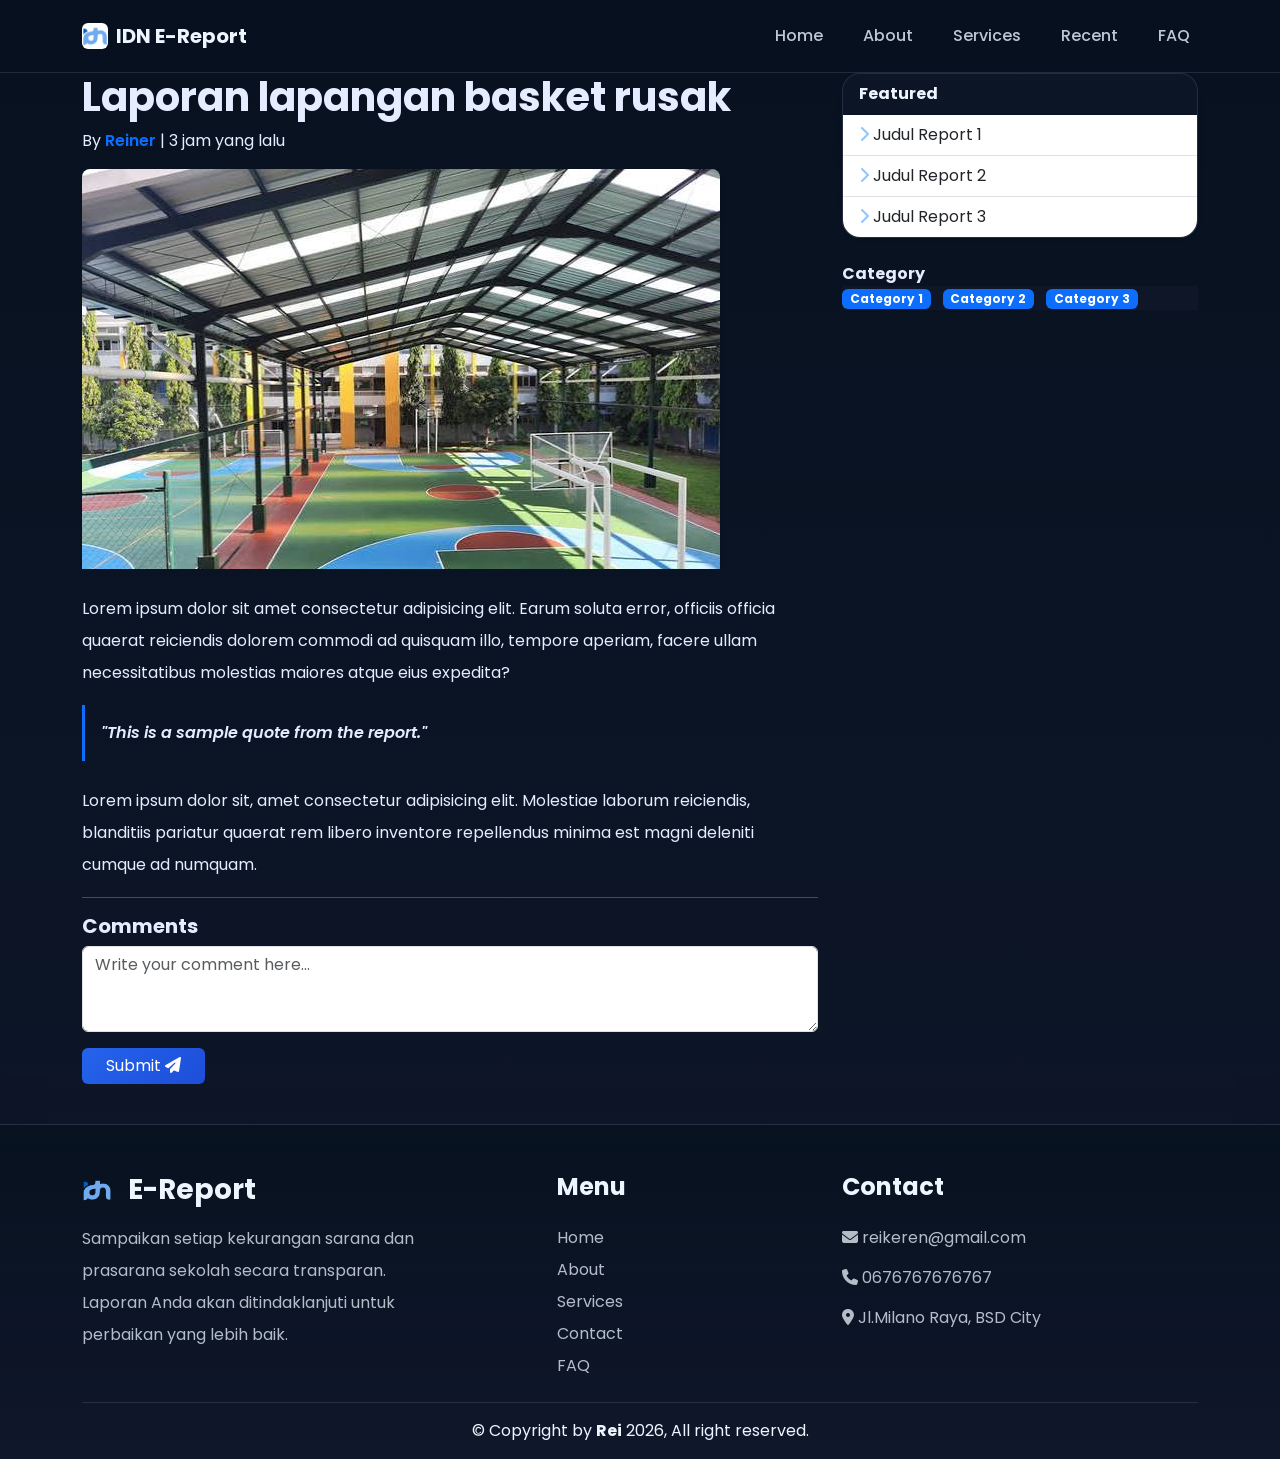
==== detail-report.html @ ee6945b9 "update" ====
<!doctype html>
<html lang="en">

<head>
    <meta charset="UTF-8">
    <meta name="viewport" content="width=device-width, initial-scale=1.0">
    <title>Home | E-report IDN</title>
    <link rel="shortcut icon" href="./assets/images/idnlogo.png" type="image/x-icon" />

    <!-- js bootstrap -->
    <script src="https://cdn.jsdelivr.net/npm/@popperjs/core@2.11.8/dist/umd/popper.min.js"
        integrity="sha384-I7E8VVD/ismYTF4hNIPjVp/Zjvgyol6VFvRkX/vR+Vc4jQkC+hVqc2pM8ODewa9r"
        crossorigin="anonymous"></script>
    <!--aos js-->
    <script src="https://unpkg.com/aos@2.3.1/dist/aos.js"></script>
    <script>
        AOS.init();
    </script>
    </body>

</html>

<script src="https://cdn.jsdelivr.net/npm/bootstrap@5.3.8/dist/js/bootstrap.min.js"
    integrity="sha384-G/EV+4j2dNv+tEPo3++6LCgdCROaejBqfUeNjuKAiuXbjrxilcCdDz6ZAVfHWe1Y"
    crossorigin="anonymous"></script>
<!-- css bootstrap -->
<link href="https://cdn.jsdelivr.net/npm/bootstrap@5.3.8/dist/css/bootstrap.min.css" rel="stylesheet"
    integrity="sha384-sRIl4kxILFvY47J16cr9ZwB07vP4J8+LH7qKQnuqkuIAvNWLzeN8tE5YBujZqJLB" crossorigin="anonymous">

<!-- my css -->
<link rel="stylesheet" href="./assets/style.css">
<link rel="stylesheet" href="https://cdnjs.cloudflare.com/ajax/libs/font-awesome/6.4.2/css/all.min.css"
    integrity="sha512-z3gLpd7yknf1YoNbCzqRKc4qyor8gaKU1qmn+CShxbuBusANI9QpRohGBreCFkKxLhei6S9CQXFEbbKuqLg0DA=="
    crossorigin="anonymous" referrerpolicy="no-referrer" />
<link rel="stylesheet" href="https://cdnjs.cloudflare.com/ajax/libs/animate.css/4.1.1/animate.min.css" />
</head>
<!-- aos css -->
<link href="https://unpkg.com/aos@2.3.1/dist/aos.css" rel="stylesheet">


<body>
    <!-- navbar -->
    <nav class="navbar navbar-expand-lg py-3 animate__animated animate__fadeInDown">
        <div class="container">
            <a class="navbar-brand d-flex align-items-center gap-2" href="index.html">
                <img src="./assets/images/images (3).png" alt="Logo" width="26"
                    class="d-inline-block align-text-top rounded">
                <span class="fw-bold">IDN E-Report</span>
            </a>
            <button class="navbar-toggler shadow-none" type="button" data-bs-toggle="collapse"
                data-bs-target="#navbarNav" aria-controls="navbarNav" aria-expanded="false"
                aria-label="Toggle navigation">
                <span class="navbar-toggler-icon"></span>
            </button>
            <div class="collapse navbar-collapse" id="navbarNav">
                <ul class="navbar-nav ms-auto gap-4 text-center pt-4 pt-lg-0">
                    <li class="nav-item">
                        <a class="nav-link" href="#">Home</a>
                    </li>
                    <li class="nav-item">
                        <a class="nav-link" href="#">About</a>
                    </li>
                    <li class="nav-item">
                        <a class="nav-link" href="#">Services</a>
                    </li>
                    <li class="nav-item">
                        <a class="nav-link" href="#">Recent</a>
                    </li>
                    <li class="nav-item">
                        <a class="nav-link" href="#">FAQ</a>
                    </li>
                </ul>
            </div>
        </div>
    </nav>

    <!--single reports-->
    <div class="container">
        <div class="row">
            <div class="col-8">
                <h1 class="fw-bold">Laporan lapangan basket rusak</h1>
                <p>By <a class="fw-semibold text-decoration-none" href="">Reiner</a> | 3 jam yang lalu</p>

                <div class="mb-4" style="height: 400px; overflow: hidden;">
                    <img src="assets/images/ac.jpg" class="img-fluid rounded-3 shadow-sm" alt="post image" />
                </div>

                <p class="mt-4 lh-lg">Lorem ipsum dolor sit amet consectetur adipisicing elit. Earum soluta error,
                    officiis
                    officia quaerat reiciendis dolorem commodi ad quisquam illo, tempore aperiam, facere ullam
                    necessitatibus molestias maiores atque eius expedita?</p>

                <blockquote class="border-start border-3 border-primary p-3 my-3 secondary fst-italic fw-semibold">"This
                    is a sample quote from the report."</blockquote>

                <p class="mt-4 lh-lg">Lorem ipsum dolor sit, amet consectetur adipisicing elit. Molestiae laborum
                    reiciendis, blanditiis pariatur quaerat rem libero inventore repellendus minima est magni deleniti
                    cumque ad numquam.</p>

                <hr>
                <h5 class="fw-bold">Comments</h5>
                <form action="">
                    <div class="mb-3">
                        <textarea class="form-control" name="" id="" rows="3"
                            placeholder="Write your comment here..."></textarea>
                    </div>
                    <button class="btn btn-primary px-4">Submit
                        <i class="fa-solid fa-paper-plane"></i>
                    </button>
                </form>
            </div>

            <!--main content-->
            

            <!--sidebar-->
            <div class="col-4">
                <nav class="d-lg-none mt-2 mb-5" aria-label="breadcrumb">
                    <ol class="breadcrumb">
                        <li class="breadcrumb-item"><a href="index.html">Home</a></li>
                        <li class="breadcrumb-item"><a href="reports.html">All Reports</a></li>
                        <li class="breadcrumb-item active" aria-current="page">Laporan lapangan basket rusak</li>
                    </ol>
                </nav>

                <div class="card shadow-sm mb-4">
                    <div class="card-header fw-bold">Featured</div>
                    <ul class="list-group list-group-flush">
                        <li class="list-group-item">
                            <i class="fa-solid fa-chevron-right text-primary"></i>
                            Judul Report 1
                        </li>
                        <li class="list-group-item">
                            <i class="fa-solid fa-chevron-right text-primary"></i>
                            Judul Report 2
                        </li>
                        <li class="list-group-item">
                            <i class="fa-solid fa-chevron-right text-primary"></i>
                            Judul Report 3
                        </li>
                    </ul>
                </div>

                <div class="card-shadow-sm">
                    <div class="card-header fw-bold">Category</div>
                    <div class="card-body">
                        <a href="#" class="badge bg-primary text-decoration-none me-2">Category 1</a>
                        <a href="#" class="badge bg-primary text-decoration-none me-2">Category 2</a>
                        <a href="#" class="badge bg-primary text-decoration-none me-2">Category 3</a>
                    </div>
                </div>

            </div>
        </div>
    </div>

    <!-- footer -->
    <footer class="site-footer">
        <div class="container">
            <div class="row justify-content-between row-gap-4">
                <div class="col-md-4 text-light mt-4">
                    <div class="d-flex gap-3 align-items-center justify-content-center justify-content-lg-start">
                        <img src="./assets/images/idnlogo.png" alt="logo" width="30"
                            class="d-inline-block align-text-top rounded" />
                        <h3 class="fw-bold m-0">E-Report</h3>
                    </div>
                    <p class="lh-lg opacity-75 mt-3">Sampaikan setiap kekurangan sarana dan prasarana sekolah secara
                        transparan. Laporan Anda akan ditindaklanjuti untuk perbaikan yang lebih baik.</p>
                </div>
                <div class="col-md-2 d-flex flex-column text-light gap-2 mt-4">
                    <h4 class="fw-bold mb-3">Menu</h4>
                    <a href="index.html#hero" class="nav-link text-light opacity-75">Home</a>
                    <a href="index.html#about" class="nav-link text-light opacity-75">About</a>
                    <a href="index.html#service" class="nav-link text-light opacity-75">Services</a>
                    <a href="index.html#recent" class="nav-link text-light opacity-75">Contact</a>
                    <a href="index.html#faq" class="nav-link text-light opacity-75">FAQ</a>
                </div>
                <div class="col-md-4 d-flex flex-column text-light gap-2 mt-4">
                    <h4 class="fw-bold mb-3">Contact</h4>
                    <a href="" class="nav-link text-light opacity-75 d-block mb-2">
                        <i class="fa-solid fa-envelope"></i>
                        reikeren@gmail.com
                    </a>
                    <a href="" class="nav-link text-light opacity-75 d-block mb-2">
                        <i class="fa-solid fa-phone"></i>
                        0676767676767
                    </a>
                    <a href="" class="nav-link text-light opacity-75 d-block mb-2">
                        <i class="fa-solid fa-location-dot"></i>
                        Jl.Milano Raya, BSD City
                    </a>
                </div>
            </div>
            <div class="copyright text-center py-3 mt-4 text-light">
                <p class="m-0"> &copy; Copyright by <span class="fw-bold">Rei</span> 2026, All right reserved.</p>
            </div>
        </div>
    </footer>

    <!-- js bootstrap -->
    <script src="https://cdn.jsdelivr.net/npm/@popperjs/core@2.11.8/dist/umd/popper.min.js"
        integrity="sha384-I7E8VVD/ismYTF4hNIPjVp/Zjvgyol6VFvRkX/vR+Vc4jQkC+hVqc2pM8ODewa9r"
        crossorigin="anonymous"></script>
    <!--aos js-->
    <script src="https://unpkg.com/aos@2.3.1/dist/aos.js"></script>
    <script>
        AOS.init();
    </script>
---- assets/style.css ----
@import url('https://fonts.googleapis.com/css2?family=Poppins:ital,wght@0,100;0,200;0,300;0,400;0,500;0,600;0,700;0,800;0,900;1,100;1,200;1,300;1,400;1,500;1,600;1,700;1,800;1,900&display=swap');

.navbar {
    background: rgba(7, 17, 31, 0.8);
    backdrop-filter: blur(12px);
    border-bottom: 1px solid rgba(148, 163, 184, 0.18);
    position: sticky;
    top: 0;
    z-index: 1030;
}

.navbar-brand,
.navbar-brand span,
.navbar-nav .nav-link {
    color: #edf5ff !important;
}

.navbar-nav .nav-link {
    opacity: 0.8;
    transition: 0.3s ease;
    font-weight: 500;
}

.navbar-nav .nav-link:hover,
.navbar-nav .nav-link:focus {
    opacity: 1;
    color: #8ec5ff !important;
}

.navbar-toggler {
    border-color: rgba(255, 255, 255, 0.35);
}

.navbar-toggler-icon {
    filter: brightness(2);
}

body {
    font-family: 'Poppins', sans-serif;
    overflow-x: hidden;
    background: linear-gradient(180deg, #07111f 0%, #0f172a 100%);
    color: #e5ecff;
}

img {
    max-width: 100%;
    height: auto;
    display: block;
}

section {
    padding: 100px 0 50px;
}

#hero,
#about,
#service,
#recent,
#faq {
    background: rgba(11, 19, 31, 0.9);
    border: 1px solid rgba(148, 163, 184, 0.18);
    border-radius: 24px;
    margin: 24px auto;
    box-shadow: 0 20px 50px rgba(15, 23, 42, 0.45);
    padding: 72px 24px;
}

#hero {
    padding-top: 3rem;
}

.hero {
    width: 100%;
    margin: 0 auto;
}

.hero h1,
#about h1,
#service h1,
#recent h1,
#faq h1 {
    color: #f8fbff;
}

.hero p,
#about p,
#service p,
#recent p,
#faq p,
#faq .accordion-body,
.card-text,
.card small,
.card-title,
.card a {
    color: #dfe9ff;
}

.hero-image,
.about-image {
    width: min(100%, 500px);
    filter: drop-shadow(0 20px 30px rgba(59, 130, 246, 0.25));
}

.navbar-nav {
    gap: 1.5rem;
}

.card {
    background: rgba(15, 23, 42, 0.75);
    border: 1px solid rgba(148, 163, 184, 0.18);
    border-radius: 18px;
    overflow: hidden;
    box-shadow: 0 10px 25px rgba(15, 23, 42, 0.35);
    color: #eef4ff;
}

.card-body {
    background: rgba(15, 23, 42, 0.8);
    color: #eef4ff;
}

.card .btn-primary {
    background: linear-gradient(135deg, #2563eb, #1d4ed8);
    border: none;
}

.kategori {
    background: rgba(37, 99, 235, 0.95);
    border-radius: 10px 0 14px 0;
}

.accordion-item {
    background: rgba(15, 23, 42, 0.8);
    border: 1px solid rgba(148, 163, 184, 0.18);
    color: #eef4ff;
}

.accordion-button {
    background: rgba(15, 23, 42, 0.9);
    color: #f8fbff;
    font-weight: 600;
}

.accordion-button:not(.collapsed) {
    background: rgba(37, 99, 235, 0.18);
    color: #ffffff;
    box-shadow: none;
}

.accordion-button::after {
    filter: brightness(2);
}

.accordion-body {
    background: rgba(15, 23, 42, 0.7);
    color: #dfe9ff;
}

.text-primary,
.text-primary-emphasis {
    color: #8ec5ff !important;
}

.btn-primary {
    background: linear-gradient(135deg, #2563eb, #1d4ed8);
    border: none;
}

.btn-outline-primary {
    border-color: rgba(142, 197, 255, 0.9);
    color: #dfe9ff;
}

.btn-outline-primary:hover {
    background: rgba(142, 197, 255, 0.15);
    color: white;
}

@media (max-width: 991.98px) {
    section {
        padding: 80px 0 40px;
    }

    .hero {
        gap: 2rem;
    }

    #hero .hero .col {
        width: 100%;
    }
}

@media (max-width: 575.98px) {
    section {
        padding: 60px 0 30px;
    }

    .navbar-nav {
        gap: 0.5rem;
    }

    .hero h1 {
        font-size: 2rem;
    }

    .card-body {
        padding: 1rem;
    }

    .accordion-button {
        font-size: 0.95rem;
    }
}

.site-footer {
    background: linear-gradient(180deg, rgba(7, 17, 31, 0.96), rgba(15, 23, 42, 1));
    border-top: 1px solid rgba(148, 163, 184, 0.18);
    box-shadow: 0 -12px 30px rgba(15, 23, 42, 0.35);
    padding-top: 24px;
    margin-top: 40px;
}

.site-footer .nav-link,
.site-footer p,
.site-footer h3,
.site-footer h4,
.site-footer a {
    color: #edf5ff !important;
}

.site-footer .nav-link:hover {
    color: #8ec5ff !important;
}

.copyright {
  margin-top: 20px;
  padding-bottom: 20px;
  border-top: 1px solid rgba(148, 163, 184, 0.18);
}

.hero .col:nth-child(1) {
  --animation-delay: 0.5s;
}

.reports-page {
    padding: 34px 0 46px;
}

.reports-heading {
    margin-bottom: 18px;
}

.reports-heading h1 {
    margin-bottom: 4px;
    font-size: clamp(1.55rem, 3vw, 2.15rem);
}

.reports-heading p {
    font-size: 0.78rem;
}

.reports-toolbar {
    max-width: 920px;
    margin: 0 auto 18px;
}

.reports-toolbar .form-control,
.reports-toolbar .form-select,
.reports-toolbar .btn {
    min-height: 34px;
    font-size: 0.75rem;
}

.reports-grid {
    max-width: 920px;
    margin: 0 auto;
}

.reports-grid .card {
    border-radius: 4px;
}

.report-image-wrap {
    position: relative;
}

.report-image-wrap img {
    width: 100%;
    height: 142px;
    object-fit: cover;
}

.reports-grid .card-body {
    padding: 0.7rem;
}

.reports-grid .card-title {
    font-size: 0.9rem;
    margin-bottom: 0.25rem;
}

.reports-grid .card-body small,
.reports-grid .card-text {
    font-size: 0.68rem;
}

.reports-grid .btn {
    font-size: 0.65rem;
}

.reports-grid .kategori {
    border-radius: 0 0 8px 0;
    font-size: 0.62rem;
}

.reports-pagination {
    margin: 24px 0 0;
}

.report-detail-page {
    padding: 42px 0 70px;
}

.report-back-link {
    display: inline-flex;
    align-items: center;
    gap: 0.6rem;
    color: #8ec5ff;
    font-size: 0.85rem;
    font-weight: 600;
    text-decoration: none;
    margin-bottom: 18px;
}

.report-back-link:hover {
    color: #ffffff;
}

.report-detail-card {
    max-width: 1000px;
    margin: 0 auto;
    padding: clamp(1.25rem, 3vw, 2.5rem);
    background: rgba(11, 19, 31, 0.9);
    border: 1px solid rgba(148, 163, 184, 0.18);
    border-radius: 24px;
    box-shadow: 0 20px 50px rgba(15, 23, 42, 0.45);
}

.report-detail-header {
    display: flex;
    justify-content: space-between;
    align-items: flex-start;
    gap: 1.5rem;
    margin-bottom: 2rem;
}

.report-detail-header .kategori {
    border-radius: 10px 0 10px 0;
    background: rgba(37, 99, 235, 0.95);
    font-size: 0.75rem;
    font-weight: 600;
}

.report-detail-title {
    color: #f8fbff;
    font-size: clamp(1.8rem, 4vw, 2.8rem);
    margin: 1rem 0 0.75rem;
}

.report-meta,
.report-steps {
    display: flex;
    flex-wrap: wrap;
    gap: 1rem;
    color: #aebed9;
    font-size: 0.78rem;
}

.report-meta i,
.report-steps i {
    color: #8ec5ff;
    margin-right: 0.35rem;
}

.report-status,
.report-progress-label {
    display: inline-flex;
    align-items: center;
    gap: 0.45rem;
    padding: 0.55rem 0.8rem;
    border: 1px solid rgba(96, 165, 250, 0.4);
    border-radius: 999px;
    color: #bfdbfe;
    background: rgba(37, 99, 235, 0.14);
    font-size: 0.72rem;
    font-weight: 600;
    white-space: nowrap;
}

.report-detail-image {
    width: 100%;
    aspect-ratio: 16 / 10;
    object-fit: cover;
    border-radius: 14px;
    border: 1px solid rgba(148, 163, 184, 0.18);
}

.report-detail-copy {
    padding: 0.5rem 0;
}

.report-eyebrow {
    color: #8ec5ff;
    font-size: 0.7rem;
    font-weight: 700;
    letter-spacing: 0.08em;
    text-transform: uppercase;
}

.report-detail-copy h2 {
    color: #f8fbff;
    font-size: clamp(1.2rem, 2vw, 1.55rem);
    line-height: 1.35;
    margin-bottom: 1rem;
}

.report-detail-copy > p:not(.report-eyebrow) {
    color: #dfe9ff;
    font-size: 0.9rem;
    line-height: 1.8;
}

.report-info-list {
    margin-top: 1.5rem;
    border-top: 1px solid rgba(148, 163, 184, 0.18);
}

.report-info-list div {
    display: flex;
    justify-content: space-between;
    gap: 1rem;
    padding: 0.75rem 0;
    border-bottom: 1px solid rgba(148, 163, 184, 0.18);
    font-size: 0.78rem;
}

.report-info-list span {
    color: #aebed9;
}

.report-info-list strong {
    color: #f8fbff;
    text-align: right;
}

.report-progress {
    padding-top: 1.5rem;
    border-top: 1px solid rgba(148, 163, 184, 0.18);
}

.report-progress .progress {
    height: 0.45rem;
    background: rgba(148, 163, 184, 0.2);
}

.report-progress .progress-bar {
    background: linear-gradient(90deg, #2563eb, #60a5fa);
}

.report-steps {
    justify-content: space-between;
    margin-top: 0.7rem;
}

.report-steps .is-complete,
.report-steps .is-current {
    color: #dfe9ff;
}

.report-detail-actions {
    display: flex;
    flex-wrap: wrap;
    gap: 0.75rem;
    margin-top: 2rem;
}

.report-detail-actions .btn {
    display: inline-flex;
    align-items: center;
    gap: 0.5rem;
}

@media (max-width: 767.98px) {
    .reports-page {
        padding-top: 24px;
    }

    .report-image-wrap img {
        height: 180px;
    }

    .report-detail-header {
        flex-direction: column;
    }

    .report-detail-page {
        padding-top: 28px;
    }

    .report-status {
        align-self: flex-start;
    }
}
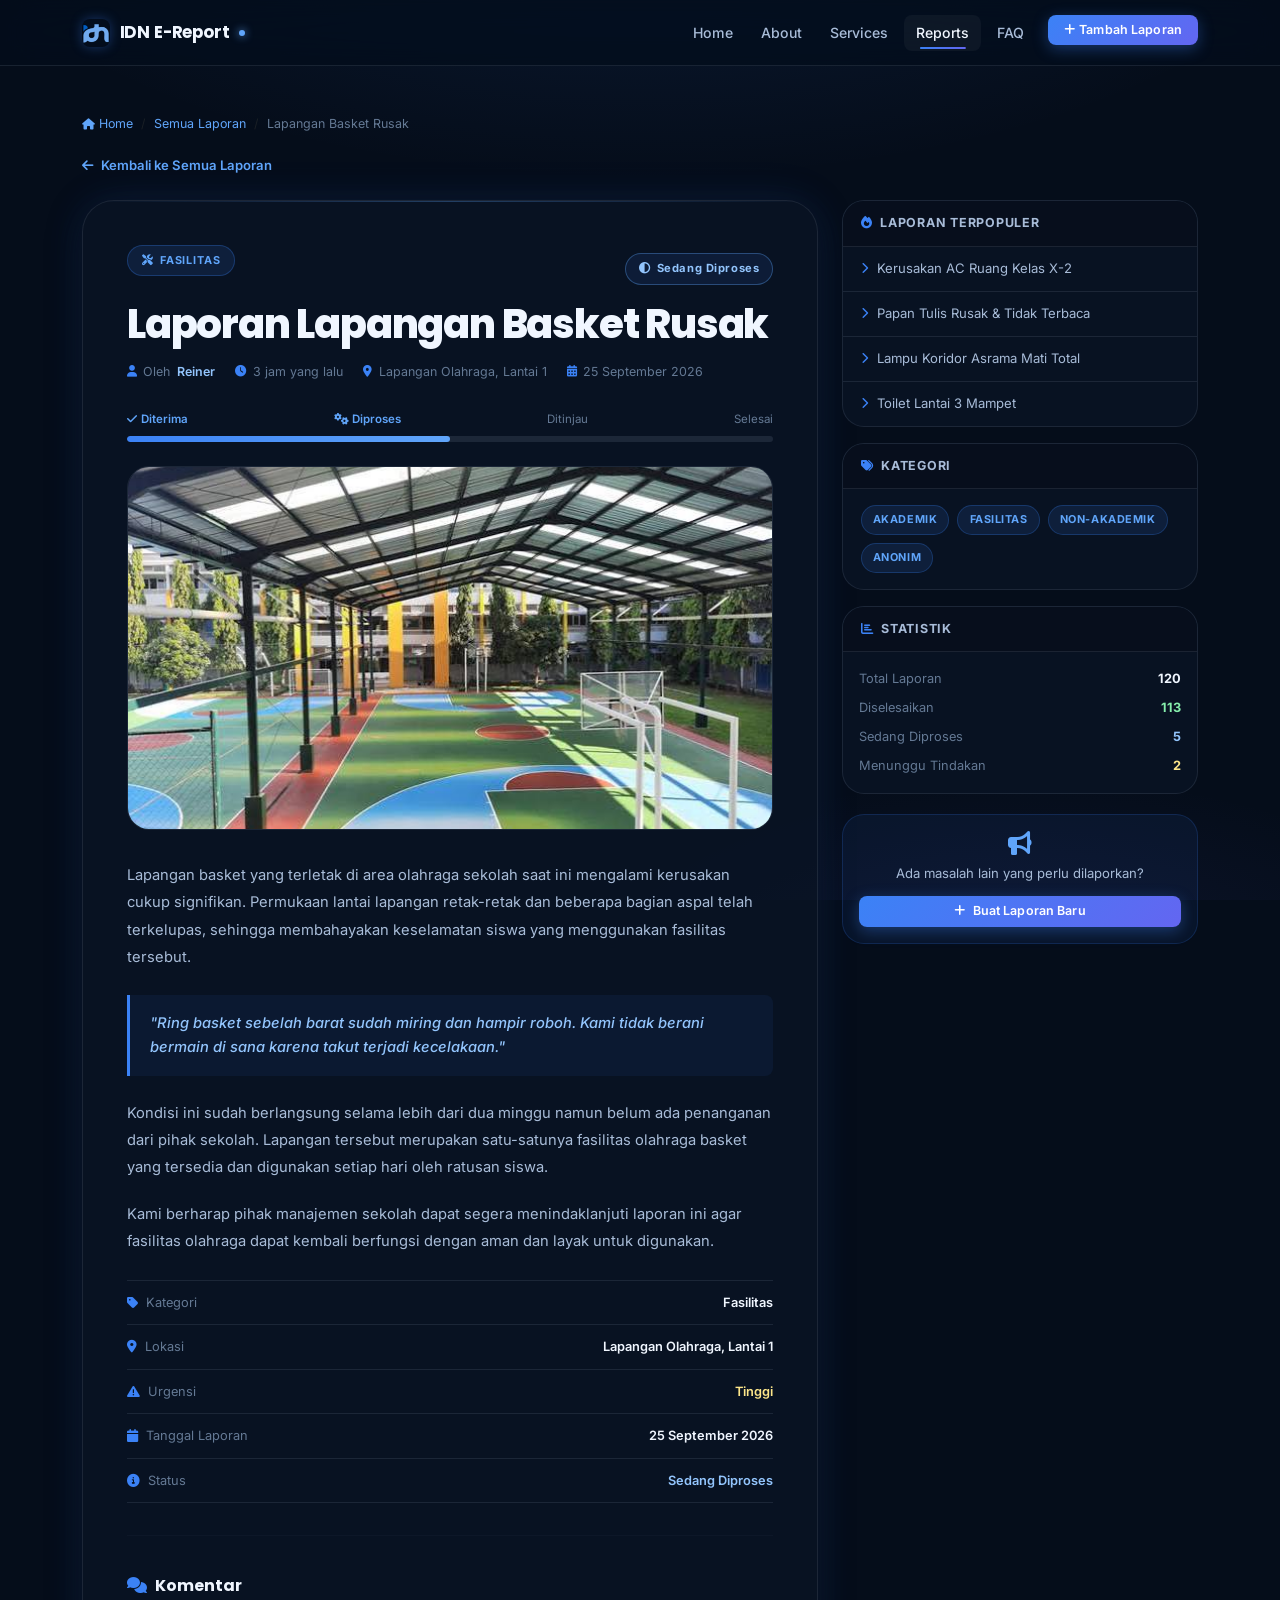
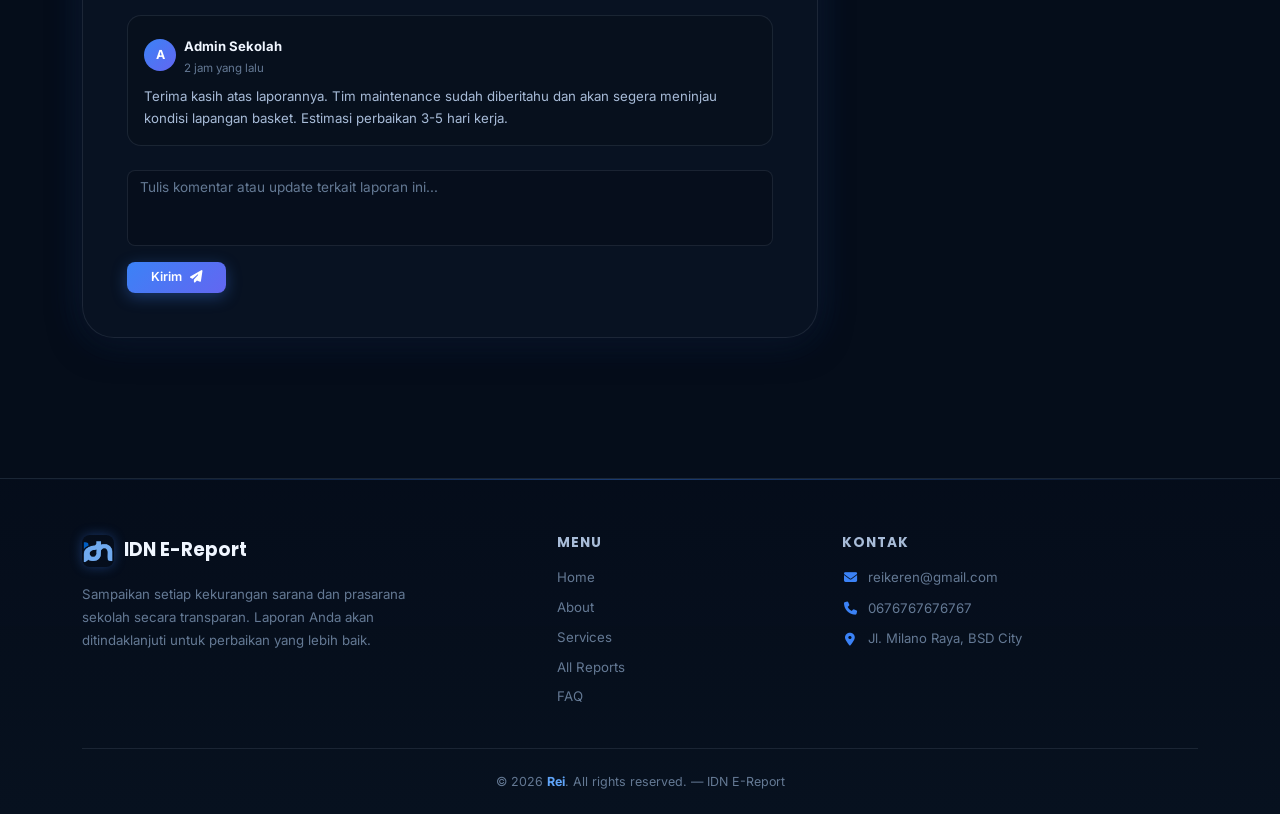
==== commit cb3087ae: "update123" ====
--- a/detail-report.html
+++ b/detail-report.html
@@ -1,208 +1,395 @@
-<!doctype html>
-<html lang="en">
+<!DOCTYPE html>
+<html lang="id">
 
 <head>
-    <meta charset="UTF-8">
-    <meta name="viewport" content="width=device-width, initial-scale=1.0">
-    <title>Home | E-report IDN</title>
-    <link rel="shortcut icon" href="./assets/images/idnlogo.png" type="image/x-icon" />
-
-    <!-- js bootstrap -->
-    <script src="https://cdn.jsdelivr.net/npm/@popperjs/core@2.11.8/dist/umd/popper.min.js"
-        integrity="sha384-I7E8VVD/ismYTF4hNIPjVp/Zjvgyol6VFvRkX/vR+Vc4jQkC+hVqc2pM8ODewa9r"
-        crossorigin="anonymous"></script>
-    <!--aos js-->
-    <script src="https://unpkg.com/aos@2.3.1/dist/aos.js"></script>
-    <script>
-        AOS.init();
-    </script>
-    </body>
-
-</html>
-
-<script src="https://cdn.jsdelivr.net/npm/bootstrap@5.3.8/dist/js/bootstrap.min.js"
-    integrity="sha384-G/EV+4j2dNv+tEPo3++6LCgdCROaejBqfUeNjuKAiuXbjrxilcCdDz6ZAVfHWe1Y"
-    crossorigin="anonymous"></script>
-<!-- css bootstrap -->
-<link href="https://cdn.jsdelivr.net/npm/bootstrap@5.3.8/dist/css/bootstrap.min.css" rel="stylesheet"
-    integrity="sha384-sRIl4kxILFvY47J16cr9ZwB07vP4J8+LH7qKQnuqkuIAvNWLzeN8tE5YBujZqJLB" crossorigin="anonymous">
-
-<!-- my css -->
-<link rel="stylesheet" href="./assets/style.css">
-<link rel="stylesheet" href="https://cdnjs.cloudflare.com/ajax/libs/font-awesome/6.4.2/css/all.min.css"
-    integrity="sha512-z3gLpd7yknf1YoNbCzqRKc4qyor8gaKU1qmn+CShxbuBusANI9QpRohGBreCFkKxLhei6S9CQXFEbbKuqLg0DA=="
-    crossorigin="anonymous" referrerpolicy="no-referrer" />
-<link rel="stylesheet" href="https://cdnjs.cloudflare.com/ajax/libs/animate.css/4.1.1/animate.min.css" />
+  <meta charset="UTF-8">
+  <meta name="viewport" content="width=device-width, initial-scale=1.0">
+  <title>Laporan Lapangan Basket Rusak | IDN E-Report</title>
+  <meta name="description" content="Detail laporan kerusakan lapangan basket di IDN Boarding School. Lihat status, deskripsi, dan perkembangan penanganan laporan.">
+  <link rel="shortcut icon" href="./assets/images/idnlogo.png" type="image/x-icon">
+
+  <!-- Bootstrap CSS -->
+  <link href="https://cdn.jsdelivr.net/npm/bootstrap@5.3.8/dist/css/bootstrap.min.css" rel="stylesheet">
+  <!-- Font Awesome -->
+  <link rel="stylesheet" href="https://cdnjs.cloudflare.com/ajax/libs/font-awesome/6.4.2/css/all.min.css">
+  <!-- Animate.css -->
+  <link rel="stylesheet" href="https://cdnjs.cloudflare.com/ajax/libs/animate.css/4.1.1/animate.min.css">
+  <!-- AOS CSS -->
+  <link href="https://unpkg.com/aos@2.3.1/dist/aos.css" rel="stylesheet">
+  <!-- Custom CSS -->
+  <link rel="stylesheet" href="./assets/style.css">
 </head>
-<!-- aos css -->
-<link href="https://unpkg.com/aos@2.3.1/dist/aos.css" rel="stylesheet">
-
 
 <body>
-    <!-- navbar -->
-    <nav class="navbar navbar-expand-lg py-3 animate__animated animate__fadeInDown">
-        <div class="container">
-            <a class="navbar-brand d-flex align-items-center gap-2" href="index.html">
-                <img src="./assets/images/images (3).png" alt="Logo" width="26"
-                    class="d-inline-block align-text-top rounded">
-                <span class="fw-bold">IDN E-Report</span>
-            </a>
-            <button class="navbar-toggler shadow-none" type="button" data-bs-toggle="collapse"
-                data-bs-target="#navbarNav" aria-controls="navbarNav" aria-expanded="false"
-                aria-label="Toggle navigation">
-                <span class="navbar-toggler-icon"></span>
-            </button>
-            <div class="collapse navbar-collapse" id="navbarNav">
-                <ul class="navbar-nav ms-auto gap-4 text-center pt-4 pt-lg-0">
-                    <li class="nav-item">
-                        <a class="nav-link" href="#">Home</a>
-                    </li>
-                    <li class="nav-item">
-                        <a class="nav-link" href="#">About</a>
-                    </li>
-                    <li class="nav-item">
-                        <a class="nav-link" href="#">Services</a>
-                    </li>
-                    <li class="nav-item">
-                        <a class="nav-link" href="#">Recent</a>
-                    </li>
-                    <li class="nav-item">
-                        <a class="nav-link" href="#">FAQ</a>
-                    </li>
-                </ul>
-            </div>
-        </div>
-    </nav>
-
-    <!--single reports-->
+
+  <!-- ── NAVBAR ─────────────────────────────────────────────── -->
+  <nav class="navbar navbar-expand-lg animate__animated animate__fadeInDown" id="mainNav">
     <div class="container">
-        <div class="row">
-            <div class="col-8">
-                <h1 class="fw-bold">Laporan lapangan basket rusak</h1>
-                <p>By <a class="fw-semibold text-decoration-none" href="">Reiner</a> | 3 jam yang lalu</p>
-
-                <div class="mb-4" style="height: 400px; overflow: hidden;">
-                    <img src="assets/images/ac.jpg" class="img-fluid rounded-3 shadow-sm" alt="post image" />
+      <a class="navbar-brand" href="index.html">
+        <img src="./assets/images/idnlogo.png" alt="IDN Logo" width="28">
+        IDN E-Report <span class="brand-dot"></span>
+      </a>
+      <button class="navbar-toggler shadow-none" type="button" data-bs-toggle="collapse"
+        data-bs-target="#navbarNav" aria-controls="navbarNav" aria-expanded="false"
+        aria-label="Toggle navigation">
+        <span class="navbar-toggler-icon"></span>
+      </button>
+      <div class="collapse navbar-collapse" id="navbarNav">
+        <ul class="navbar-nav ms-auto gap-1 text-center pt-4 pt-lg-0">
+          <li class="nav-item"><a class="nav-link" href="index.html#hero">Home</a></li>
+          <li class="nav-item"><a class="nav-link" href="index.html#about">About</a></li>
+          <li class="nav-item"><a class="nav-link" href="index.html#service">Services</a></li>
+          <li class="nav-item"><a class="nav-link active" href="reports.html">Reports</a></li>
+          <li class="nav-item"><a class="nav-link" href="index.html#faq">FAQ</a></li>
+          <li class="nav-item ms-lg-2">
+            <a class="btn btn-primary btn-sm px-3" href="reports.html#add-report-btn">
+              <i class="fa-solid fa-plus me-1"></i>Tambah Laporan
+            </a>
+          </li>
+        </ul>
+      </div>
+    </div>
+  </nav>
+
+  <!-- ── DETAIL PAGE ────────────────────────────────────────── -->
+  <div class="detail-page">
+    <div class="container">
+
+      <!-- Breadcrumb -->
+      <nav aria-label="breadcrumb" class="mb-2">
+        <ol class="breadcrumb" style="font-size:0.78rem;">
+          <li class="breadcrumb-item">
+            <a href="index.html" style="color:var(--blue-light);text-decoration:none;">
+              <i class="fa-solid fa-house me-1" style="font-size:0.7rem;"></i>Home
+            </a>
+          </li>
+          <li class="breadcrumb-item">
+            <a href="reports.html" style="color:var(--blue-light);text-decoration:none;">Semua Laporan</a>
+          </li>
+          <li class="breadcrumb-item active" style="color:var(--text-muted);">Lapangan Basket Rusak</li>
+        </ol>
+      </nav>
+
+      <!-- Back Link -->
+      <a href="reports.html" class="back-link mb-4" id="back-to-reports">
+        <i class="fa-solid fa-arrow-left"></i> Kembali ke Semua Laporan
+      </a>
+
+      <div class="row g-4" data-aos="fade-up" data-aos-duration="800">
+
+        <!-- ── Main Content ───────────────────────────────── -->
+        <div class="col-lg-8">
+          <div class="detail-card">
+
+            <!-- Category + Status -->
+            <div class="d-flex align-items-center justify-content-between flex-wrap gap-2 mb-2">
+              <span class="detail-category-badge">
+                <i class="fa-solid fa-screwdriver-wrench"></i> Fasilitas
+              </span>
+              <span class="detail-status processing">
+                <i class="fa-solid fa-circle-half-stroke"></i> Sedang Diproses
+              </span>
+            </div>
+
+            <!-- Title -->
+            <h1 class="detail-title">Laporan Lapangan Basket Rusak</h1>
+
+            <!-- Meta -->
+            <div class="detail-meta">
+              <div class="detail-meta-item">
+                <i class="fa-solid fa-user"></i>
+                Oleh <a href="#">Reiner</a>
+              </div>
+              <div class="detail-meta-item">
+                <i class="fa-solid fa-clock"></i>
+                3 jam yang lalu
+              </div>
+              <div class="detail-meta-item">
+                <i class="fa-solid fa-location-dot"></i>
+                Lapangan Olahraga, Lantai 1
+              </div>
+              <div class="detail-meta-item">
+                <i class="fa-solid fa-calendar-days"></i>
+                25 September 2026
+              </div>
+            </div>
+
+            <!-- Progress Tracker -->
+            <div class="progress-section mb-4" data-aos="fade-up" data-aos-delay="150">
+              <div class="progress-label-row">
+                <span class="active"><i class="fa-solid fa-check me-1"></i>Diterima</span>
+                <span class="active"><i class="fa-solid fa-gears me-1"></i>Diproses</span>
+                <span>Ditinjau</span>
+                <span>Selesai</span>
+              </div>
+              <div class="progress">
+                <div class="progress-bar" role="progressbar" style="width: 50%;"
+                  aria-valuenow="50" aria-valuemin="0" aria-valuemax="100"></div>
+              </div>
+            </div>
+
+            <!-- Featured Image -->
+            <div class="detail-image-wrap" data-aos="fade-up" data-aos-delay="200">
+              <img src="assets/images/ac.jpg" alt="Foto lapangan basket rusak di IDN Boarding School">
+            </div>
+
+            <!-- Report Body -->
+            <div class="detail-body" data-aos="fade-up" data-aos-delay="250">
+              <p>
+                Lapangan basket yang terletak di area olahraga sekolah saat ini mengalami kerusakan cukup signifikan.
+                Permukaan lantai lapangan retak-retak dan beberapa bagian aspal telah terkelupas, sehingga
+                membahayakan keselamatan siswa yang menggunakan fasilitas tersebut.
+              </p>
+
+              <div class="detail-blockquote">
+                "Ring basket sebelah barat sudah miring dan hampir roboh. Kami tidak berani bermain di sana
+                karena takut terjadi kecelakaan."
+              </div>
+
+              <p>
+                Kondisi ini sudah berlangsung selama lebih dari dua minggu namun belum ada penanganan dari
+                pihak sekolah. Lapangan tersebut merupakan satu-satunya fasilitas olahraga basket yang
+                tersedia dan digunakan setiap hari oleh ratusan siswa.
+              </p>
+
+              <p>
+                Kami berharap pihak manajemen sekolah dapat segera menindaklanjuti laporan ini agar
+                fasilitas olahraga dapat kembali berfungsi dengan aman dan layak untuk digunakan.
+              </p>
+            </div>
+
+            <!-- Info Table -->
+            <div class="info-table" data-aos="fade-up" data-aos-delay="300">
+              <div class="info-table-row">
+                <span class="label"><i class="fa-solid fa-tag me-2" style="color:var(--blue-primary);"></i>Kategori</span>
+                <span class="value">Fasilitas</span>
+              </div>
+              <div class="info-table-row">
+                <span class="label"><i class="fa-solid fa-location-dot me-2" style="color:var(--blue-primary);"></i>Lokasi</span>
+                <span class="value">Lapangan Olahraga, Lantai 1</span>
+              </div>
+              <div class="info-table-row">
+                <span class="label"><i class="fa-solid fa-triangle-exclamation me-2" style="color:var(--blue-primary);"></i>Urgensi</span>
+                <span class="value" style="color:#fde68a;">Tinggi</span>
+              </div>
+              <div class="info-table-row">
+                <span class="label"><i class="fa-solid fa-calendar me-2" style="color:var(--blue-primary);"></i>Tanggal Laporan</span>
+                <span class="value">25 September 2026</span>
+              </div>
+              <div class="info-table-row">
+                <span class="label"><i class="fa-solid fa-circle-info me-2" style="color:var(--blue-primary);"></i>Status</span>
+                <span class="value" style="color:var(--blue-soft);">Sedang Diproses</span>
+              </div>
+            </div>
+
+            <hr class="detail-divider">
+
+            <!-- Comments Section -->
+            <div class="comments-section" data-aos="fade-up" data-aos-delay="350">
+              <h5><i class="fa-solid fa-comments me-2" style="color:var(--blue-primary);"></i>Komentar</h5>
+
+              <!-- Existing comment sample -->
+              <div class="mb-4 p-3" style="background:rgba(7,15,28,0.6);border:1px solid var(--border-subtle);border-radius:var(--radius-md);">
+                <div class="d-flex align-items-center gap-2 mb-2">
+                  <div style="width:32px;height:32px;border-radius:50%;background:linear-gradient(135deg,var(--blue-primary),var(--accent-indigo));display:flex;align-items:center;justify-content:center;font-size:0.78rem;font-weight:700;color:#fff;flex-shrink:0;">A</div>
+                  <div>
+                    <strong style="font-size:0.82rem;color:var(--text-primary);">Admin Sekolah</strong>
+                    <span style="font-size:0.72rem;color:var(--text-muted);display:block;">2 jam yang lalu</span>
+                  </div>
                 </div>
-
-                <p class="mt-4 lh-lg">Lorem ipsum dolor sit amet consectetur adipisicing elit. Earum soluta error,
-                    officiis
-                    officia quaerat reiciendis dolorem commodi ad quisquam illo, tempore aperiam, facere ullam
-                    necessitatibus molestias maiores atque eius expedita?</p>
-
-                <blockquote class="border-start border-3 border-primary p-3 my-3 secondary fst-italic fw-semibold">"This
-                    is a sample quote from the report."</blockquote>
-
-                <p class="mt-4 lh-lg">Lorem ipsum dolor sit, amet consectetur adipisicing elit. Molestiae laborum
-                    reiciendis, blanditiis pariatur quaerat rem libero inventore repellendus minima est magni deleniti
-                    cumque ad numquam.</p>
-
-                <hr>
-                <h5 class="fw-bold">Comments</h5>
-                <form action="">
-                    <div class="mb-3">
-                        <textarea class="form-control" name="" id="" rows="3"
-                            placeholder="Write your comment here..."></textarea>
-                    </div>
-                    <button class="btn btn-primary px-4">Submit
-                        <i class="fa-solid fa-paper-plane"></i>
-                    </button>
-                </form>
-            </div>
-
-            <!--main content-->
-            
-
-            <!--sidebar-->
-            <div class="col-4">
-                <nav class="d-lg-none mt-2 mb-5" aria-label="breadcrumb">
-                    <ol class="breadcrumb">
-                        <li class="breadcrumb-item"><a href="index.html">Home</a></li>
-                        <li class="breadcrumb-item"><a href="reports.html">All Reports</a></li>
-                        <li class="breadcrumb-item active" aria-current="page">Laporan lapangan basket rusak</li>
-                    </ol>
-                </nav>
-
-                <div class="card shadow-sm mb-4">
-                    <div class="card-header fw-bold">Featured</div>
-                    <ul class="list-group list-group-flush">
-                        <li class="list-group-item">
-                            <i class="fa-solid fa-chevron-right text-primary"></i>
-                            Judul Report 1
-                        </li>
-                        <li class="list-group-item">
-                            <i class="fa-solid fa-chevron-right text-primary"></i>
-                            Judul Report 2
-                        </li>
-                        <li class="list-group-item">
-                            <i class="fa-solid fa-chevron-right text-primary"></i>
-                            Judul Report 3
-                        </li>
-                    </ul>
+                <p style="font-size:0.83rem;color:var(--text-secondary);margin:0;">
+                  Terima kasih atas laporannya. Tim maintenance sudah diberitahu dan akan segera meninjau kondisi lapangan basket. Estimasi perbaikan 3-5 hari kerja.
+                </p>
+              </div>
+
+              <!-- Comment form -->
+              <form class="comment-form" id="commentForm">
+                <div class="mb-3">
+                  <textarea class="form-control" id="comment-input" rows="3"
+                    placeholder="Tulis komentar atau update terkait laporan ini..."></textarea>
                 </div>
-
-                <div class="card-shadow-sm">
-                    <div class="card-header fw-bold">Category</div>
-                    <div class="card-body">
-                        <a href="#" class="badge bg-primary text-decoration-none me-2">Category 1</a>
-                        <a href="#" class="badge bg-primary text-decoration-none me-2">Category 2</a>
-                        <a href="#" class="badge bg-primary text-decoration-none me-2">Category 3</a>
-                    </div>
-                </div>
-
-            </div>
-        </div>
+                <button class="btn btn-primary btn-sm px-4" type="submit" id="submit-comment">
+                  Kirim <i class="fa-solid fa-paper-plane ms-1"></i>
+                </button>
+              </form>
+            </div>
+
+          </div>
+        </div>
+
+        <!-- ── Sidebar ─────────────────────────────────────── -->
+        <div class="col-lg-4" data-aos="fade-left" data-aos-duration="800" data-aos-delay="200">
+
+          <!-- Featured Reports -->
+          <div class="sidebar-card mb-3">
+            <div class="sidebar-card-header">
+              <i class="fa-solid fa-fire me-1" style="color:var(--blue-primary);"></i> Laporan Terpopuler
+            </div>
+            <a href="detail-report.html" class="sidebar-list-item" id="sidebar-1">
+              <i class="fa-solid fa-chevron-right"></i>
+              <span>Kerusakan AC Ruang Kelas X-2</span>
+            </a>
+            <a href="detail-report.html" class="sidebar-list-item" id="sidebar-2">
+              <i class="fa-solid fa-chevron-right"></i>
+              <span>Papan Tulis Rusak &amp; Tidak Terbaca</span>
+            </a>
+            <a href="detail-report.html" class="sidebar-list-item" id="sidebar-3">
+              <i class="fa-solid fa-chevron-right"></i>
+              <span>Lampu Koridor Asrama Mati Total</span>
+            </a>
+            <a href="detail-report.html" class="sidebar-list-item" id="sidebar-4">
+              <i class="fa-solid fa-chevron-right"></i>
+              <span>Toilet Lantai 3 Mampet</span>
+            </a>
+          </div>
+
+          <!-- Categories -->
+          <div class="sidebar-card mb-3">
+            <div class="sidebar-card-header">
+              <i class="fa-solid fa-tags me-1" style="color:var(--blue-primary);"></i> Kategori
+            </div>
+            <div class="sidebar-badges">
+              <a href="reports.html" class="sidebar-badge" id="cat-akademik">Akademik</a>
+              <a href="reports.html" class="sidebar-badge" id="cat-fasilitas">Fasilitas</a>
+              <a href="reports.html" class="sidebar-badge" id="cat-nonak">Non-Akademik</a>
+              <a href="reports.html" class="sidebar-badge" id="cat-anon">Anonim</a>
+            </div>
+          </div>
+
+          <!-- Quick Stats -->
+          <div class="sidebar-card">
+            <div class="sidebar-card-header">
+              <i class="fa-solid fa-chart-bar me-1" style="color:var(--blue-primary);"></i> Statistik
+            </div>
+            <div class="p-3">
+              <div class="d-flex justify-content-between align-items-center mb-2" style="font-size:0.8rem;">
+                <span style="color:var(--text-muted);">Total Laporan</span>
+                <strong style="color:var(--text-primary);">120</strong>
+              </div>
+              <div class="d-flex justify-content-between align-items-center mb-2" style="font-size:0.8rem;">
+                <span style="color:var(--text-muted);">Diselesaikan</span>
+                <strong style="color:#86efac;">113</strong>
+              </div>
+              <div class="d-flex justify-content-between align-items-center mb-2" style="font-size:0.8rem;">
+                <span style="color:var(--text-muted);">Sedang Diproses</span>
+                <strong style="color:var(--blue-soft);">5</strong>
+              </div>
+              <div class="d-flex justify-content-between align-items-center" style="font-size:0.8rem;">
+                <span style="color:var(--text-muted);">Menunggu Tindakan</span>
+                <strong style="color:#fde68a;">2</strong>
+              </div>
+            </div>
+          </div>
+
+          <!-- CTA -->
+          <div class="mt-3 p-3 text-center" style="background:rgba(59,130,246,0.07);border:1px solid rgba(59,130,246,0.18);border-radius:var(--radius-lg);">
+            <i class="fa-solid fa-bullhorn mb-2" style="font-size:1.5rem;color:var(--blue-light);"></i>
+            <p style="font-size:0.82rem;color:var(--text-secondary);margin-bottom:0.75rem;">
+              Ada masalah lain yang perlu dilaporkan?
+            </p>
+            <a href="reports.html" class="btn btn-primary btn-sm w-100" id="sidebar-add-report">
+              <i class="fa-solid fa-plus me-1"></i> Buat Laporan Baru
+            </a>
+          </div>
+
+        </div>
+      </div>
     </div>
-
-    <!-- footer -->
-    <footer class="site-footer">
-        <div class="container">
-            <div class="row justify-content-between row-gap-4">
-                <div class="col-md-4 text-light mt-4">
-                    <div class="d-flex gap-3 align-items-center justify-content-center justify-content-lg-start">
-                        <img src="./assets/images/idnlogo.png" alt="logo" width="30"
-                            class="d-inline-block align-text-top rounded" />
-                        <h3 class="fw-bold m-0">E-Report</h3>
-                    </div>
-                    <p class="lh-lg opacity-75 mt-3">Sampaikan setiap kekurangan sarana dan prasarana sekolah secara
-                        transparan. Laporan Anda akan ditindaklanjuti untuk perbaikan yang lebih baik.</p>
-                </div>
-                <div class="col-md-2 d-flex flex-column text-light gap-2 mt-4">
-                    <h4 class="fw-bold mb-3">Menu</h4>
-                    <a href="index.html#hero" class="nav-link text-light opacity-75">Home</a>
-                    <a href="index.html#about" class="nav-link text-light opacity-75">About</a>
-                    <a href="index.html#service" class="nav-link text-light opacity-75">Services</a>
-                    <a href="index.html#recent" class="nav-link text-light opacity-75">Contact</a>
-                    <a href="index.html#faq" class="nav-link text-light opacity-75">FAQ</a>
-                </div>
-                <div class="col-md-4 d-flex flex-column text-light gap-2 mt-4">
-                    <h4 class="fw-bold mb-3">Contact</h4>
-                    <a href="" class="nav-link text-light opacity-75 d-block mb-2">
-                        <i class="fa-solid fa-envelope"></i>
-                        reikeren@gmail.com
-                    </a>
-                    <a href="" class="nav-link text-light opacity-75 d-block mb-2">
-                        <i class="fa-solid fa-phone"></i>
-                        0676767676767
-                    </a>
-                    <a href="" class="nav-link text-light opacity-75 d-block mb-2">
-                        <i class="fa-solid fa-location-dot"></i>
-                        Jl.Milano Raya, BSD City
-                    </a>
-                </div>
-            </div>
-            <div class="copyright text-center py-3 mt-4 text-light">
-                <p class="m-0"> &copy; Copyright by <span class="fw-bold">Rei</span> 2026, All right reserved.</p>
-            </div>
-        </div>
-    </footer>
-
-    <!-- js bootstrap -->
-    <script src="https://cdn.jsdelivr.net/npm/@popperjs/core@2.11.8/dist/umd/popper.min.js"
-        integrity="sha384-I7E8VVD/ismYTF4hNIPjVp/Zjvgyol6VFvRkX/vR+Vc4jQkC+hVqc2pM8ODewa9r"
-        crossorigin="anonymous"></script>
-    <!--aos js-->
-    <script src="https://unpkg.com/aos@2.3.1/dist/aos.js"></script>
-    <script>
-        AOS.init();
-    </script>+  </div>
+
+  <!-- ── FOOTER ─────────────────────────────────────────────── -->
+  <footer class="site-footer">
+    <div class="container">
+      <div class="row justify-content-between gy-4">
+
+        <div class="col-md-4">
+          <div class="footer-brand">
+            <img src="./assets/images/idnlogo.png" alt="Logo" width="32">
+            <h3>IDN E-Report</h3>
+          </div>
+          <p>Sampaikan setiap kekurangan sarana dan prasarana sekolah secara transparan. Laporan Anda akan ditindaklanjuti untuk perbaikan yang lebih baik.</p>
+        </div>
+
+        <div class="col-md-2">
+          <h4>Menu</h4>
+          <div class="footer-links">
+            <a href="index.html#hero">Home</a>
+            <a href="index.html#about">About</a>
+            <a href="index.html#service">Services</a>
+            <a href="reports.html">All Reports</a>
+            <a href="index.html#faq">FAQ</a>
+          </div>
+        </div>
+
+        <div class="col-md-4">
+          <h4>Kontak</h4>
+          <div class="footer-contact-item">
+            <i class="fa-solid fa-envelope"></i>
+            <a href="mailto:reikeren@gmail.com">reikeren@gmail.com</a>
+          </div>
+          <div class="footer-contact-item">
+            <i class="fa-solid fa-phone"></i>
+            <a href="tel:0676767676767">0676767676767</a>
+          </div>
+          <div class="footer-contact-item">
+            <i class="fa-solid fa-location-dot"></i>
+            <span>Jl. Milano Raya, BSD City</span>
+          </div>
+        </div>
+
+      </div>
+      <div class="copyright">
+        <p>&copy; 2026 <span>Rei</span>. All rights reserved. &mdash; IDN E-Report</p>
+      </div>
+    </div>
+  </footer>
+
+  <!-- Bootstrap JS -->
+  <script src="https://cdn.jsdelivr.net/npm/bootstrap@5.3.8/dist/js/bootstrap.bundle.min.js"></script>
+  <!-- AOS JS -->
+  <script src="https://unpkg.com/aos@2.3.1/dist/aos.js"></script>
+  <script>
+    AOS.init({ once: true, offset: 60 });
+
+    // Navbar scroll effect
+    const nav = document.getElementById('mainNav');
+    window.addEventListener('scroll', () => {
+      nav.classList.toggle('scrolled', window.scrollY > 40);
+    });
+
+    // Comment form
+    document.getElementById('commentForm').addEventListener('submit', function(e) {
+      e.preventDefault();
+      const input = document.getElementById('comment-input');
+      const text  = input.value.trim();
+      if (!text) return;
+
+      const btn = document.getElementById('submit-comment');
+      btn.disabled = true;
+      btn.innerHTML = '<span class="spinner-border spinner-border-sm me-1"></span> Mengirim...';
+
+      setTimeout(() => {
+        const container = this.closest('.comments-section');
+        const newComment = document.createElement('div');
+        newComment.className = 'mb-3 p-3 animate__animated animate__fadeInUp';
+        newComment.style.cssText = 'background:rgba(7,15,28,0.6);border:1px solid var(--border-subtle);border-radius:var(--radius-md);';
+        newComment.innerHTML = `
+          <div class="d-flex align-items-center gap-2 mb-2">
+            <div style="width:32px;height:32px;border-radius:50%;background:linear-gradient(135deg,var(--blue-primary),var(--accent-indigo));display:flex;align-items:center;justify-content:center;font-size:0.78rem;font-weight:700;color:#fff;flex-shrink:0;">S</div>
+            <div>
+              <strong style="font-size:0.82rem;color:var(--text-primary);">Saya</strong>
+              <span style="font-size:0.72rem;color:var(--text-muted);display:block;">Baru saja</span>
+            </div>
+          </div>
+          <p style="font-size:0.83rem;color:var(--text-secondary);margin:0;">${text}</p>
+        `;
+        container.insertBefore(newComment, this);
+        input.value = '';
+        btn.disabled = false;
+        btn.innerHTML = 'Kirim <i class="fa-solid fa-paper-plane ms-1"></i>';
+      }, 1000);
+    });
+  </script>
+
+</body>
+</html>
--- a/assets/style.css
+++ b/assets/style.css
@@ -1,513 +1,1387 @@
-@import url('https://fonts.googleapis.com/css2?family=Poppins:ital,wght@0,100;0,200;0,300;0,400;0,500;0,600;0,700;0,800;0,900;1,100;1,200;1,300;1,400;1,500;1,600;1,700;1,800;1,900&display=swap');
-
+/* ============================================================
+   IDN E-Report — Global Design System
+   Font: Inter + Poppins via Google Fonts
+   Theme: Premium Dark Glassmorphism
+   ============================================================ */
+
+@import url('https://fonts.googleapis.com/css2?family=Inter:wght@300;400;500;600;700;800;900&family=Poppins:wght@400;500;600;700;800;900&display=swap');
+
+/* ── CSS Variables ───────────────────────────────────────── */
+:root {
+  --bg-base:        #050d1a;
+  --bg-surface:     #071120;
+  --bg-card:        rgba(11, 22, 42, 0.82);
+  --bg-glass:       rgba(255, 255, 255, 0.04);
+  --border-subtle:  rgba(148, 163, 184, 0.14);
+  --border-glow:    rgba(96, 165, 250, 0.25);
+
+  --blue-primary:   #3b82f6;
+  --blue-light:     #60a5fa;
+  --blue-soft:      #93c5fd;
+  --blue-glow:      rgba(59, 130, 246, 0.35);
+
+  --accent-indigo:  #6366f1;
+  --accent-purple:  #8b5cf6;
+
+  --text-primary:   #f0f6ff;
+  --text-secondary: #a8bcd8;
+  --text-muted:     #647994;
+
+  --radius-sm:  8px;
+  --radius-md:  14px;
+  --radius-lg:  22px;
+  --radius-xl:  32px;
+
+  --shadow-card: 0 8px 32px rgba(5, 13, 26, 0.55);
+  --shadow-glow: 0 0 40px rgba(59, 130, 246, 0.15);
+
+  --transition: 0.28s cubic-bezier(0.4, 0, 0.2, 1);
+}
+
+/* ── Reset & Base ────────────────────────────────────────── */
+*,
+*::before,
+*::after {
+  box-sizing: border-box;
+}
+
+html {
+  scroll-behavior: smooth;
+}
+
+body {
+  font-family: 'Inter', 'Poppins', sans-serif;
+  background: var(--bg-base);
+  background-image:
+    radial-gradient(ellipse 80% 50% at 50% -15%, rgba(59, 130, 246, 0.13) 0%, transparent 70%),
+    radial-gradient(ellipse 60% 40% at 80% 110%, rgba(99, 102, 241, 0.09) 0%, transparent 60%);
+  background-attachment: fixed;
+  color: var(--text-primary);
+  overflow-x: hidden;
+  min-height: 100vh;
+  line-height: 1.65;
+}
+
+img {
+  max-width: 100%;
+  height: auto;
+  display: block;
+}
+
+/* ── Scrollbar ───────────────────────────────────────────── */
+::-webkit-scrollbar {
+  width: 6px;
+}
+::-webkit-scrollbar-track {
+  background: var(--bg-base);
+}
+::-webkit-scrollbar-thumb {
+  background: rgba(59, 130, 246, 0.4);
+  border-radius: 99px;
+}
+
+/* ============================================================
+   NAVBAR
+   ============================================================ */
 .navbar {
-    background: rgba(7, 17, 31, 0.8);
-    backdrop-filter: blur(12px);
-    border-bottom: 1px solid rgba(148, 163, 184, 0.18);
-    position: sticky;
-    top: 0;
-    z-index: 1030;
-}
-
-.navbar-brand,
-.navbar-brand span,
+  background: rgba(5, 13, 26, 0.78);
+  backdrop-filter: blur(18px) saturate(160%);
+  -webkit-backdrop-filter: blur(18px) saturate(160%);
+  border-bottom: 1px solid var(--border-subtle);
+  position: sticky;
+  top: 0;
+  z-index: 1030;
+  padding: 0.85rem 0;
+  transition: background var(--transition), box-shadow var(--transition);
+}
+
+.navbar.scrolled {
+  background: rgba(5, 13, 26, 0.95);
+  box-shadow: 0 4px 24px rgba(0, 0, 0, 0.4);
+}
+
+.navbar-brand {
+  display: flex;
+  align-items: center;
+  gap: 0.6rem;
+  font-family: 'Poppins', sans-serif;
+  font-weight: 700;
+  font-size: 1.05rem;
+  color: var(--text-primary) !important;
+  letter-spacing: -0.01em;
+}
+
+.navbar-brand img {
+  border-radius: 8px;
+  box-shadow: 0 0 12px var(--blue-glow);
+}
+
+.navbar-brand .brand-dot {
+  display: inline-block;
+  width: 6px;
+  height: 6px;
+  background: var(--blue-light);
+  border-radius: 50%;
+  box-shadow: 0 0 8px var(--blue-light);
+  animation: pulse-dot 2s ease-in-out infinite;
+}
+
+@keyframes pulse-dot {
+  0%, 100% { opacity: 1; transform: scale(1); }
+  50%       { opacity: 0.5; transform: scale(0.7); }
+}
+
 .navbar-nav .nav-link {
-    color: #edf5ff !important;
-}
-
-.navbar-nav .nav-link {
-    opacity: 0.8;
-    transition: 0.3s ease;
-    font-weight: 500;
+  color: var(--text-secondary) !important;
+  font-weight: 500;
+  font-size: 0.88rem;
+  padding: 0.4rem 0.75rem !important;
+  border-radius: var(--radius-sm);
+  transition: color var(--transition), background var(--transition);
+  position: relative;
+}
+
+.navbar-nav .nav-link::after {
+  content: '';
+  position: absolute;
+  bottom: 2px;
+  left: 50%;
+  transform: translateX(-50%) scaleX(0);
+  width: 60%;
+  height: 2px;
+  background: linear-gradient(90deg, var(--blue-primary), var(--accent-indigo));
+  border-radius: 99px;
+  transition: transform var(--transition);
 }
 
 .navbar-nav .nav-link:hover,
-.navbar-nav .nav-link:focus {
-    opacity: 1;
-    color: #8ec5ff !important;
+.navbar-nav .nav-link.active {
+  color: var(--text-primary) !important;
+  background: var(--bg-glass);
+}
+
+.navbar-nav .nav-link:hover::after,
+.navbar-nav .nav-link.active::after {
+  transform: translateX(-50%) scaleX(1);
 }
 
 .navbar-toggler {
-    border-color: rgba(255, 255, 255, 0.35);
+  border: 1px solid var(--border-subtle);
+  border-radius: var(--radius-sm);
+  padding: 0.35rem 0.55rem;
+}
+
+.navbar-toggler:focus {
+  box-shadow: 0 0 0 2px rgba(59, 130, 246, 0.3);
 }
 
 .navbar-toggler-icon {
-    filter: brightness(2);
-}
-
-body {
-    font-family: 'Poppins', sans-serif;
-    overflow-x: hidden;
-    background: linear-gradient(180deg, #07111f 0%, #0f172a 100%);
-    color: #e5ecff;
-}
-
-img {
-    max-width: 100%;
-    height: auto;
-    display: block;
-}
-
-section {
-    padding: 100px 0 50px;
-}
-
-#hero,
-#about,
-#service,
-#recent,
-#faq {
-    background: rgba(11, 19, 31, 0.9);
-    border: 1px solid rgba(148, 163, 184, 0.18);
-    border-radius: 24px;
-    margin: 24px auto;
-    box-shadow: 0 20px 50px rgba(15, 23, 42, 0.45);
-    padding: 72px 24px;
-}
-
+  filter: brightness(2);
+}
+
+/* ============================================================
+   HERO SECTION
+   ============================================================ */
 #hero {
-    padding-top: 3rem;
+  padding: 5rem 1.5rem 4rem;
+  position: relative;
+  overflow: hidden;
+}
+
+#hero::before {
+  content: '';
+  position: absolute;
+  inset: 0;
+  background: radial-gradient(ellipse 60% 70% at 70% 40%, rgba(59, 130, 246, 0.1) 0%, transparent 65%);
+  pointer-events: none;
 }
 
 .hero {
-    width: 100%;
-    margin: 0 auto;
-}
-
-.hero h1,
-#about h1,
-#service h1,
-#recent h1,
-#faq h1 {
-    color: #f8fbff;
-}
-
-.hero p,
-#about p,
-#service p,
-#recent p,
-#faq p,
-#faq .accordion-body,
-.card-text,
-.card small,
-.card-title,
-.card a {
-    color: #dfe9ff;
+  position: relative;
+  z-index: 1;
+}
+
+.hero-eyebrow {
+  display: inline-flex;
+  align-items: center;
+  gap: 0.5rem;
+  font-size: 0.72rem;
+  font-weight: 700;
+  letter-spacing: 0.1em;
+  text-transform: uppercase;
+  color: var(--blue-light);
+  background: rgba(59, 130, 246, 0.1);
+  border: 1px solid rgba(59, 130, 246, 0.25);
+  border-radius: 99px;
+  padding: 0.35rem 0.9rem;
+  margin-bottom: 1.25rem;
+}
+
+.hero-eyebrow .dot {
+  width: 5px;
+  height: 5px;
+  background: var(--blue-light);
+  border-radius: 50%;
+  animation: pulse-dot 1.5s ease-in-out infinite;
+}
+
+.hero h1 {
+  font-family: 'Poppins', sans-serif;
+  font-size: clamp(2.1rem, 5vw, 3.5rem);
+  font-weight: 800;
+  line-height: 1.18;
+  letter-spacing: -0.03em;
+  color: var(--text-primary);
+  margin-bottom: 1.25rem;
+}
+
+.hero h1 .gradient-text {
+  background: linear-gradient(135deg, var(--blue-light) 0%, var(--accent-indigo) 60%, var(--accent-purple) 100%);
+  -webkit-background-clip: text;
+  -webkit-text-fill-color: transparent;
+  background-clip: text;
+}
+
+.hero p {
+  color: var(--text-secondary);
+  font-size: 0.98rem;
+  line-height: 1.8;
+  max-width: 480px;
+}
+
+.hero-stats {
+  display: flex;
+  gap: 1.75rem;
+  margin-top: 2rem;
+  flex-wrap: wrap;
+}
+
+.hero-stat {
+  display: flex;
+  flex-direction: column;
+}
+
+.hero-stat strong {
+  font-size: 1.5rem;
+  font-weight: 800;
+  color: var(--blue-light);
+  font-family: 'Poppins', sans-serif;
+}
+
+.hero-stat span {
+  font-size: 0.72rem;
+  color: var(--text-muted);
+  text-transform: uppercase;
+  letter-spacing: 0.06em;
 }
 
 .hero-image,
 .about-image {
-    width: min(100%, 500px);
-    filter: drop-shadow(0 20px 30px rgba(59, 130, 246, 0.25));
-}
-
-.navbar-nav {
-    gap: 1.5rem;
-}
-
+  width: min(100%, 480px);
+  filter: drop-shadow(0 24px 48px rgba(59, 130, 246, 0.22));
+  animation: float 5s ease-in-out infinite;
+}
+
+@keyframes float {
+  0%, 100% { transform: translateY(0px); }
+  50%       { transform: translateY(-12px); }
+}
+
+/* ============================================================
+   SECTION WRAPPERS (shared glass card style)
+   ============================================================ */
+section {
+  padding: 80px 0 60px;
+}
+
+.section-card {
+  background: rgba(10, 20, 38, 0.7);
+  border: 1px solid var(--border-subtle);
+  border-radius: var(--radius-xl);
+  margin: 24px auto;
+  box-shadow: var(--shadow-card), var(--shadow-glow);
+  padding: clamp(2.5rem, 5vw, 4.5rem) clamp(1.25rem, 4vw, 3rem);
+  position: relative;
+  overflow: hidden;
+  backdrop-filter: blur(8px);
+}
+
+.section-card::before {
+  content: '';
+  position: absolute;
+  top: 0;
+  left: 0;
+  right: 0;
+  height: 1px;
+  background: linear-gradient(90deg, transparent, rgba(96, 165, 250, 0.35), transparent);
+}
+
+.section-title {
+  font-family: 'Poppins', sans-serif;
+  font-size: clamp(1.6rem, 3.5vw, 2.3rem);
+  font-weight: 800;
+  letter-spacing: -0.025em;
+  color: var(--text-primary);
+  margin-bottom: 0.75rem;
+}
+
+.section-subtitle {
+  color: var(--text-secondary);
+  font-size: 0.95rem;
+  line-height: 1.75;
+  max-width: 600px;
+  margin: 0 auto 2.5rem;
+}
+
+.section-badge {
+  display: inline-block;
+  font-size: 0.7rem;
+  font-weight: 700;
+  letter-spacing: 0.1em;
+  text-transform: uppercase;
+  color: var(--blue-light);
+  background: rgba(59, 130, 246, 0.1);
+  border: 1px solid rgba(59, 130, 246, 0.22);
+  border-radius: 99px;
+  padding: 0.3rem 0.85rem;
+  margin-bottom: 0.85rem;
+}
+
+/* ============================================================
+   ABOUT SECTION
+   ============================================================ */
+#about .about-content {
+  max-width: 600px;
+  margin: 0 auto;
+}
+
+/* ============================================================
+   SERVICES SECTION
+   ============================================================ */
+.service-card {
+  background: rgba(10, 20, 40, 0.8);
+  border: 1px solid var(--border-subtle);
+  border-radius: var(--radius-lg);
+  padding: 2rem 1.5rem;
+  text-align: center;
+  transition: transform var(--transition), border-color var(--transition), box-shadow var(--transition);
+  position: relative;
+  overflow: hidden;
+}
+
+.service-card::after {
+  content: '';
+  position: absolute;
+  inset: 0;
+  background: linear-gradient(135deg, rgba(59, 130, 246, 0.05) 0%, transparent 60%);
+  opacity: 0;
+  transition: opacity var(--transition);
+  border-radius: inherit;
+}
+
+.service-card:hover {
+  transform: translateY(-6px);
+  border-color: var(--border-glow);
+  box-shadow: 0 20px 40px rgba(5, 13, 26, 0.6), 0 0 30px rgba(59, 130, 246, 0.12);
+}
+
+.service-card:hover::after {
+  opacity: 1;
+}
+
+.service-icon {
+  width: 56px;
+  height: 56px;
+  border-radius: var(--radius-md);
+  background: linear-gradient(135deg, rgba(59, 130, 246, 0.2), rgba(99, 102, 241, 0.15));
+  border: 1px solid rgba(59, 130, 246, 0.25);
+  display: flex;
+  align-items: center;
+  justify-content: center;
+  margin: 0 auto 1.25rem;
+  font-size: 1.3rem;
+  color: var(--blue-light);
+  transition: transform var(--transition), box-shadow var(--transition);
+}
+
+.service-card:hover .service-icon {
+  transform: scale(1.1) rotate(-5deg);
+  box-shadow: 0 0 20px rgba(59, 130, 246, 0.3);
+}
+
+.service-card h5 {
+  font-family: 'Poppins', sans-serif;
+  font-weight: 700;
+  font-size: 1rem;
+  color: var(--text-primary);
+  margin-bottom: 0.75rem;
+}
+
+.service-card p {
+  color: var(--text-secondary);
+  font-size: 0.85rem;
+  line-height: 1.7;
+  margin: 0;
+}
+
+/* ============================================================
+   REPORT CARDS (shared — used on index.html & reports.html)
+   ============================================================ */
 .card {
-    background: rgba(15, 23, 42, 0.75);
-    border: 1px solid rgba(148, 163, 184, 0.18);
-    border-radius: 18px;
-    overflow: hidden;
-    box-shadow: 0 10px 25px rgba(15, 23, 42, 0.35);
-    color: #eef4ff;
+  background: var(--bg-card);
+  border: 1px solid var(--border-subtle);
+  border-radius: var(--radius-lg);
+  overflow: hidden;
+  box-shadow: var(--shadow-card);
+  color: var(--text-primary);
+  transition: transform var(--transition), border-color var(--transition), box-shadow var(--transition);
+}
+
+.card:hover {
+  transform: translateY(-5px);
+  border-color: var(--border-glow);
+  box-shadow: 0 16px 40px rgba(5, 13, 26, 0.6), 0 0 25px rgba(59, 130, 246, 0.1);
+}
+
+.card-img-top {
+  width: 100%;
+  height: 195px;
+  object-fit: cover;
+  transition: transform 0.5s ease;
+}
+
+.card:hover .card-img-top {
+  transform: scale(1.04);
 }
 
 .card-body {
-    background: rgba(15, 23, 42, 0.8);
-    color: #eef4ff;
-}
-
-.card .btn-primary {
-    background: linear-gradient(135deg, #2563eb, #1d4ed8);
-    border: none;
+  background: transparent;
+  padding: 1.15rem 1.25rem 1.35rem;
+}
+
+.card-title {
+  font-family: 'Poppins', sans-serif;
+  font-size: 0.98rem;
+  font-weight: 700;
+  color: var(--text-primary);
+  margin-bottom: 0.35rem;
+}
+
+.card-text,
+.card small {
+  color: var(--text-secondary);
+  font-size: 0.82rem;
+}
+
+.card small {
+  font-size: 0.76rem;
+}
+
+.card small a {
+  color: var(--blue-soft);
+  text-decoration: none;
+  font-weight: 600;
+}
+
+.card small a:hover {
+  color: var(--blue-light);
 }
 
 .kategori {
-    background: rgba(37, 99, 235, 0.95);
-    border-radius: 10px 0 14px 0;
-}
-
+  background: linear-gradient(135deg, rgba(37, 99, 235, 0.9), rgba(99, 102, 241, 0.85));
+  border-radius: 0 0 12px 0;
+  padding: 0.3rem 0.7rem;
+  font-size: 0.65rem;
+  font-weight: 700;
+  letter-spacing: 0.06em;
+  text-transform: uppercase;
+  color: #fff;
+  backdrop-filter: blur(4px);
+}
+
+/* ============================================================
+   BUTTONS
+   ============================================================ */
+.btn-primary {
+  background: linear-gradient(135deg, var(--blue-primary) 0%, var(--accent-indigo) 100%);
+  border: none;
+  font-weight: 600;
+  font-size: 0.875rem;
+  letter-spacing: 0.01em;
+  border-radius: var(--radius-sm);
+  padding: 0.55rem 1.35rem;
+  transition: opacity var(--transition), transform var(--transition), box-shadow var(--transition);
+  box-shadow: 0 4px 15px rgba(59, 130, 246, 0.35);
+}
+
+.btn-primary:hover {
+  opacity: 0.9;
+  transform: translateY(-2px);
+  box-shadow: 0 8px 25px rgba(59, 130, 246, 0.45);
+}
+
+.btn-primary:active {
+  transform: translateY(0);
+}
+
+.btn-outline-primary {
+  border: 1px solid rgba(96, 165, 250, 0.6);
+  color: var(--blue-soft);
+  background: transparent;
+  font-weight: 600;
+  font-size: 0.875rem;
+  border-radius: var(--radius-sm);
+  padding: 0.55rem 1.35rem;
+  transition: background var(--transition), color var(--transition), transform var(--transition);
+}
+
+.btn-outline-primary:hover {
+  background: rgba(59, 130, 246, 0.12);
+  color: var(--text-primary);
+  transform: translateY(-2px);
+}
+
+.btn-sm {
+  padding: 0.38rem 0.85rem;
+  font-size: 0.78rem;
+}
+
+/* ============================================================
+   FAQ / ACCORDION
+   ============================================================ */
 .accordion-item {
-    background: rgba(15, 23, 42, 0.8);
-    border: 1px solid rgba(148, 163, 184, 0.18);
-    color: #eef4ff;
+  background: rgba(10, 20, 38, 0.75);
+  border: 1px solid var(--border-subtle) !important;
+  border-radius: var(--radius-md) !important;
+  overflow: hidden;
+  margin-bottom: 0.75rem;
+  transition: border-color var(--transition);
+}
+
+.accordion-item:hover {
+  border-color: var(--border-glow) !important;
 }
 
 .accordion-button {
-    background: rgba(15, 23, 42, 0.9);
-    color: #f8fbff;
-    font-weight: 600;
+  background: rgba(10, 20, 38, 0.9) !important;
+  color: var(--text-primary) !important;
+  font-weight: 600;
+  font-size: 0.92rem;
+  padding: 1.1rem 1.35rem;
+  border-radius: var(--radius-md) !important;
 }
 
 .accordion-button:not(.collapsed) {
-    background: rgba(37, 99, 235, 0.18);
-    color: #ffffff;
-    box-shadow: none;
+  background: rgba(59, 130, 246, 0.12) !important;
+  color: var(--blue-soft) !important;
+  box-shadow: none !important;
 }
 
 .accordion-button::after {
-    filter: brightness(2);
+  filter: brightness(2) hue-rotate(190deg);
 }
 
 .accordion-body {
-    background: rgba(15, 23, 42, 0.7);
-    color: #dfe9ff;
-}
-
+  background: rgba(7, 17, 34, 0.8);
+  color: var(--text-secondary);
+  font-size: 0.88rem;
+  line-height: 1.75;
+  padding: 1rem 1.35rem 1.25rem;
+}
+
+/* ============================================================
+   FOOTER
+   ============================================================ */
+.site-footer {
+  background: linear-gradient(180deg, rgba(5, 13, 26, 0.97) 0%, rgba(7, 17, 31, 1) 100%);
+  border-top: 1px solid var(--border-subtle);
+  padding: 3.5rem 0 0;
+  margin-top: 60px;
+  position: relative;
+}
+
+.site-footer::before {
+  content: '';
+  position: absolute;
+  top: 0;
+  left: 0;
+  right: 0;
+  height: 1px;
+  background: linear-gradient(90deg, transparent, rgba(59, 130, 246, 0.4), transparent);
+}
+
+.footer-brand {
+  display: flex;
+  align-items: center;
+  gap: 0.65rem;
+  margin-bottom: 1rem;
+}
+
+.footer-brand img {
+  border-radius: 8px;
+  box-shadow: 0 0 12px var(--blue-glow);
+}
+
+.footer-brand h3 {
+  font-family: 'Poppins', sans-serif;
+  font-size: 1.15rem;
+  font-weight: 700;
+  color: var(--text-primary) !important;
+  margin: 0;
+}
+
+.site-footer p {
+  color: var(--text-muted);
+  font-size: 0.83rem;
+  line-height: 1.75;
+}
+
+.site-footer h4 {
+  font-family: 'Poppins', sans-serif;
+  font-size: 0.85rem;
+  font-weight: 700;
+  letter-spacing: 0.08em;
+  text-transform: uppercase;
+  color: var(--text-secondary) !important;
+  margin-bottom: 1rem;
+}
+
+.footer-links {
+  display: flex;
+  flex-direction: column;
+  gap: 0.5rem;
+}
+
+.footer-links a,
+.site-footer a {
+  color: var(--text-muted) !important;
+  font-size: 0.83rem;
+  text-decoration: none;
+  transition: color var(--transition);
+}
+
+.footer-links a:hover,
+.site-footer a:hover {
+  color: var(--blue-light) !important;
+}
+
+.footer-contact-item {
+  display: flex;
+  align-items: center;
+  gap: 0.6rem;
+  font-size: 0.82rem;
+  color: var(--text-muted);
+  margin-bottom: 0.55rem;
+}
+
+.footer-contact-item i {
+  color: var(--blue-primary);
+  width: 16px;
+  text-align: center;
+}
+
+.footer-contact-item a {
+  color: var(--text-muted) !important;
+  text-decoration: none;
+  transition: color var(--transition);
+}
+
+.footer-contact-item a:hover {
+  color: var(--blue-light) !important;
+}
+
+.copyright {
+  border-top: 1px solid var(--border-subtle);
+  margin-top: 2.5rem;
+  padding: 1.35rem 0;
+  text-align: center;
+}
+
+.copyright p {
+  font-size: 0.78rem;
+  color: var(--text-muted);
+  margin: 0;
+}
+
+.copyright span {
+  color: var(--blue-light);
+  font-weight: 700;
+}
+
+/* ============================================================
+   REPORTS PAGE (reports.html)
+   ============================================================ */
+.reports-page {
+  padding: 3rem 0 5rem;
+}
+
+.reports-page-header {
+  text-align: center;
+  margin-bottom: 2.5rem;
+}
+
+.reports-page-header h1 {
+  font-family: 'Poppins', sans-serif;
+  font-size: clamp(1.75rem, 4vw, 2.5rem);
+  font-weight: 800;
+  letter-spacing: -0.03em;
+  color: var(--text-primary);
+  margin-bottom: 0.5rem;
+}
+
+.reports-page-header p {
+  color: var(--text-secondary);
+  font-size: 0.9rem;
+  max-width: 500px;
+  margin: 0 auto;
+}
+
+.reports-toolbar {
+  background: rgba(10, 20, 38, 0.7);
+  border: 1px solid var(--border-subtle);
+  border-radius: var(--radius-lg);
+  padding: 1.1rem 1.25rem;
+  margin-bottom: 2rem;
+  backdrop-filter: blur(8px);
+}
+
+.reports-toolbar .form-control,
+.reports-toolbar .form-select {
+  background: rgba(7, 15, 28, 0.8);
+  border: 1px solid var(--border-subtle);
+  color: var(--text-primary);
+  font-size: 0.82rem;
+  border-radius: var(--radius-sm);
+  height: 38px;
+  transition: border-color var(--transition), box-shadow var(--transition);
+}
+
+.reports-toolbar .form-control:focus,
+.reports-toolbar .form-select:focus {
+  background: rgba(10, 22, 44, 0.9);
+  border-color: var(--blue-primary);
+  box-shadow: 0 0 0 3px rgba(59, 130, 246, 0.2);
+  color: var(--text-primary);
+}
+
+.reports-toolbar .form-control::placeholder {
+  color: var(--text-muted);
+}
+
+.reports-toolbar .form-select option {
+  background: #0f1e38;
+  color: var(--text-primary);
+}
+
+.reports-toolbar .btn {
+  height: 38px;
+  font-size: 0.8rem;
+}
+
+/* Report grid cards */
+.report-image-wrap {
+  position: relative;
+  overflow: hidden;
+}
+
+.report-image-wrap img {
+  width: 100%;
+  height: 170px;
+  object-fit: cover;
+  transition: transform 0.5s ease;
+}
+
+.card:hover .report-image-wrap img {
+  transform: scale(1.06);
+}
+
+.reports-grid .card {
+  border-radius: var(--radius-md);
+}
+
+.reports-grid .card-body {
+  padding: 0.9rem 1rem 1.1rem;
+}
+
+.reports-grid .card-title {
+  font-size: 0.92rem;
+  margin-bottom: 0.2rem;
+}
+
+.reports-grid .card-body small {
+  font-size: 0.73rem;
+}
+
+.reports-grid .card-text {
+  font-size: 0.8rem;
+}
+
+.reports-grid .kategori {
+  font-size: 0.6rem;
+}
+
+/* Add report button */
+.btn-add-report {
+  display: inline-flex;
+  align-items: center;
+  gap: 0.5rem;
+  background: linear-gradient(135deg, var(--blue-primary), var(--accent-indigo));
+  border: none;
+  color: #fff;
+  font-weight: 600;
+  font-size: 0.85rem;
+  border-radius: var(--radius-md);
+  padding: 0.65rem 1.4rem;
+  box-shadow: 0 4px 18px rgba(59, 130, 246, 0.35);
+  transition: transform var(--transition), box-shadow var(--transition), opacity var(--transition);
+  cursor: pointer;
+  text-decoration: none;
+}
+
+.btn-add-report:hover {
+  transform: translateY(-2px);
+  box-shadow: 0 8px 28px rgba(59, 130, 246, 0.45);
+  opacity: 0.92;
+  color: #fff;
+}
+
+/* Empty / no-results */
+#no-results {
+  color: var(--text-muted) !important;
+  font-size: 0.9rem;
+  padding: 2.5rem;
+}
+
+/* ============================================================
+   MODAL (Add Report)
+   ============================================================ */
+.modal-content {
+  background: rgba(8, 18, 36, 0.97);
+  border: 1px solid var(--border-subtle);
+  border-radius: var(--radius-lg);
+  backdrop-filter: blur(20px);
+  color: var(--text-primary);
+}
+
+.modal-header {
+  background: linear-gradient(135deg, rgba(37, 99, 235, 0.9), rgba(99, 102, 241, 0.85)) !important;
+  border-bottom: 1px solid rgba(255,255,255,0.1);
+  border-radius: var(--radius-lg) var(--radius-lg) 0 0;
+  padding: 1.15rem 1.5rem;
+}
+
+.modal-title {
+  font-family: 'Poppins', sans-serif;
+  font-weight: 700;
+  font-size: 1rem;
+  color: #fff !important;
+}
+
+.modal-body {
+  padding: 1.75rem 1.5rem;
+}
+
+.modal-body .form-label {
+  font-size: 0.82rem;
+  font-weight: 600;
+  color: var(--text-secondary);
+  margin-bottom: 0.4rem;
+}
+
+.modal-body .form-control,
+.modal-body .form-select {
+  background: rgba(7, 15, 28, 0.85);
+  border: 1px solid var(--border-subtle);
+  color: var(--text-primary);
+  border-radius: var(--radius-sm);
+  font-size: 0.85rem;
+  transition: border-color var(--transition), box-shadow var(--transition);
+}
+
+.modal-body .form-control:focus,
+.modal-body .form-select:focus {
+  background: rgba(10, 22, 44, 0.95);
+  border-color: var(--blue-primary);
+  box-shadow: 0 0 0 3px rgba(59, 130, 246, 0.2);
+  color: var(--text-primary);
+}
+
+.modal-body .form-control::placeholder {
+  color: var(--text-muted);
+  font-size: 0.82rem;
+}
+
+.modal-body .form-select option {
+  background: #0f1e38;
+}
+
+.modal-footer {
+  background: rgba(5, 13, 26, 0.9) !important;
+  border-top: 1px solid var(--border-subtle);
+  border-radius: 0 0 var(--radius-lg) var(--radius-lg);
+  padding: 1rem 1.5rem;
+}
+
+.btn-close-white {
+  filter: brightness(2);
+}
+
+/* ============================================================
+   DETAIL REPORT PAGE (detail-report.html)
+   ============================================================ */
+.detail-page {
+  padding: 3rem 0 5rem;
+}
+
+.breadcrumb-custom {
+  display: flex;
+  align-items: center;
+  gap: 0.5rem;
+  margin-bottom: 2rem;
+  flex-wrap: wrap;
+}
+
+.breadcrumb-custom a {
+  color: var(--text-muted);
+  font-size: 0.8rem;
+  text-decoration: none;
+  transition: color var(--transition);
+}
+
+.breadcrumb-custom a:hover {
+  color: var(--blue-light);
+}
+
+.breadcrumb-custom .sep {
+  color: var(--text-muted);
+  font-size: 0.75rem;
+}
+
+.breadcrumb-custom .current {
+  color: var(--text-secondary);
+  font-size: 0.8rem;
+  font-weight: 600;
+}
+
+.back-link {
+  display: inline-flex;
+  align-items: center;
+  gap: 0.5rem;
+  color: var(--blue-light);
+  font-size: 0.82rem;
+  font-weight: 600;
+  text-decoration: none;
+  margin-bottom: 1.25rem;
+  transition: color var(--transition), gap var(--transition);
+}
+
+.back-link:hover {
+  color: var(--text-primary);
+  gap: 0.75rem;
+}
+
+/* Detail article card */
+.detail-card {
+  background: rgba(10, 20, 38, 0.75);
+  border: 1px solid var(--border-subtle);
+  border-radius: var(--radius-xl);
+  padding: clamp(1.5rem, 4vw, 2.75rem);
+  box-shadow: var(--shadow-card), var(--shadow-glow);
+  position: relative;
+  overflow: hidden;
+}
+
+.detail-card::before {
+  content: '';
+  position: absolute;
+  top: 0;
+  left: 0;
+  right: 0;
+  height: 1px;
+  background: linear-gradient(90deg, transparent, rgba(96, 165, 250, 0.3), transparent);
+}
+
+.detail-category-badge {
+  display: inline-flex;
+  align-items: center;
+  gap: 0.4rem;
+  font-size: 0.68rem;
+  font-weight: 700;
+  letter-spacing: 0.08em;
+  text-transform: uppercase;
+  color: var(--blue-light);
+  background: rgba(59, 130, 246, 0.12);
+  border: 1px solid rgba(59, 130, 246, 0.28);
+  border-radius: 99px;
+  padding: 0.35rem 0.85rem;
+  margin-bottom: 1rem;
+}
+
+.detail-title {
+  font-family: 'Poppins', sans-serif;
+  font-size: clamp(1.6rem, 4vw, 2.5rem);
+  font-weight: 800;
+  letter-spacing: -0.03em;
+  color: var(--text-primary);
+  line-height: 1.2;
+  margin-bottom: 0.85rem;
+}
+
+.detail-meta {
+  display: flex;
+  align-items: center;
+  gap: 1.25rem;
+  flex-wrap: wrap;
+  margin-bottom: 1.75rem;
+}
+
+.detail-meta-item {
+  display: flex;
+  align-items: center;
+  gap: 0.4rem;
+  font-size: 0.78rem;
+  color: var(--text-muted);
+}
+
+.detail-meta-item i {
+  color: var(--blue-primary);
+  font-size: 0.72rem;
+}
+
+.detail-meta-item a {
+  color: var(--blue-soft);
+  font-weight: 600;
+  text-decoration: none;
+}
+
+.detail-meta-item a:hover {
+  color: var(--blue-light);
+}
+
+.detail-status {
+  display: inline-flex;
+  align-items: center;
+  gap: 0.4rem;
+  font-size: 0.7rem;
+  font-weight: 700;
+  letter-spacing: 0.05em;
+  padding: 0.35rem 0.8rem;
+  border-radius: 99px;
+  border: 1px solid rgba(74, 222, 128, 0.35);
+  background: rgba(34, 197, 94, 0.1);
+  color: #86efac;
+}
+
+.detail-status.pending {
+  border-color: rgba(251, 191, 36, 0.35);
+  background: rgba(245, 158, 11, 0.1);
+  color: #fde68a;
+}
+
+.detail-status.processing {
+  border-color: rgba(96, 165, 250, 0.35);
+  background: rgba(59, 130, 246, 0.1);
+  color: var(--blue-soft);
+}
+
+.detail-image-wrap {
+  border-radius: var(--radius-lg);
+  overflow: hidden;
+  margin-bottom: 2rem;
+  border: 1px solid var(--border-subtle);
+  position: relative;
+}
+
+.detail-image-wrap img {
+  width: 100%;
+  aspect-ratio: 16 / 9;
+  object-fit: cover;
+  display: block;
+}
+
+.detail-body p {
+  color: var(--text-secondary);
+  font-size: 0.92rem;
+  line-height: 1.85;
+  margin-bottom: 1.25rem;
+}
+
+.detail-blockquote {
+  border-left: 3px solid var(--blue-primary);
+  padding: 1rem 1.25rem;
+  margin: 1.5rem 0;
+  background: rgba(59, 130, 246, 0.07);
+  border-radius: 0 var(--radius-sm) var(--radius-sm) 0;
+  font-style: italic;
+  color: var(--blue-soft);
+  font-size: 0.92rem;
+  font-weight: 500;
+}
+
+.detail-divider {
+  border: none;
+  border-top: 1px solid var(--border-subtle);
+  margin: 2rem 0;
+}
+
+/* Progress tracker */
+.progress-section {
+  margin-bottom: 2rem;
+}
+
+.progress-label-row {
+  display: flex;
+  justify-content: space-between;
+  margin-bottom: 0.4rem;
+}
+
+.progress-label-row span {
+  font-size: 0.72rem;
+  color: var(--text-muted);
+}
+
+.progress-label-row span.active {
+  color: var(--blue-light);
+  font-weight: 600;
+}
+
+.progress {
+  height: 6px;
+  background: rgba(148, 163, 184, 0.15);
+  border-radius: 99px;
+  overflow: hidden;
+}
+
+.progress-bar {
+  background: linear-gradient(90deg, var(--blue-primary), var(--blue-light));
+  border-radius: 99px;
+}
+
+/* Info table */
+.info-table {
+  border-top: 1px solid var(--border-subtle);
+  margin-top: 1.5rem;
+}
+
+.info-table-row {
+  display: flex;
+  justify-content: space-between;
+  align-items: center;
+  gap: 1rem;
+  padding: 0.7rem 0;
+  border-bottom: 1px solid var(--border-subtle);
+  font-size: 0.8rem;
+}
+
+.info-table-row .label {
+  color: var(--text-muted);
+}
+
+.info-table-row .value {
+  color: var(--text-primary);
+  font-weight: 600;
+  text-align: right;
+}
+
+/* Comments */
+.comments-section {
+  margin-top: 2.5rem;
+}
+
+.comments-section h5 {
+  font-family: 'Poppins', sans-serif;
+  font-size: 1rem;
+  font-weight: 700;
+  color: var(--text-primary);
+  margin-bottom: 1.25rem;
+}
+
+.comment-form textarea {
+  background: rgba(7, 15, 28, 0.85);
+  border: 1px solid var(--border-subtle);
+  color: var(--text-primary);
+  border-radius: var(--radius-sm);
+  font-size: 0.85rem;
+  transition: border-color var(--transition), box-shadow var(--transition);
+  resize: none;
+}
+
+.comment-form textarea:focus {
+  background: rgba(10, 22, 44, 0.95);
+  border-color: var(--blue-primary);
+  box-shadow: 0 0 0 3px rgba(59, 130, 246, 0.2);
+  color: var(--text-primary);
+  outline: none;
+}
+
+.comment-form textarea::placeholder {
+  color: var(--text-muted);
+}
+
+/* Sidebar (detail page) */
+.sidebar-card {
+  background: rgba(10, 20, 38, 0.75);
+  border: 1px solid var(--border-subtle);
+  border-radius: var(--radius-lg);
+  overflow: hidden;
+  margin-bottom: 1.25rem;
+}
+
+.sidebar-card-header {
+  background: rgba(7, 15, 28, 0.9);
+  border-bottom: 1px solid var(--border-subtle);
+  padding: 0.75rem 1.1rem;
+  font-size: 0.78rem;
+  font-weight: 700;
+  color: var(--text-secondary);
+  letter-spacing: 0.06em;
+  text-transform: uppercase;
+}
+
+.sidebar-list-item {
+  display: flex;
+  align-items: center;
+  gap: 0.6rem;
+  padding: 0.7rem 1.1rem;
+  border-bottom: 1px solid var(--border-subtle);
+  font-size: 0.82rem;
+  color: var(--text-secondary);
+  text-decoration: none;
+  transition: background var(--transition), color var(--transition);
+  cursor: pointer;
+}
+
+.sidebar-list-item:last-child {
+  border-bottom: none;
+}
+
+.sidebar-list-item:hover {
+  background: rgba(59, 130, 246, 0.06);
+  color: var(--blue-light);
+}
+
+.sidebar-list-item i {
+  color: var(--blue-primary);
+  font-size: 0.72rem;
+  flex-shrink: 0;
+}
+
+.sidebar-badges {
+  padding: 1rem 1.1rem;
+  display: flex;
+  flex-wrap: wrap;
+  gap: 0.5rem;
+}
+
+.sidebar-badge {
+  font-size: 0.68rem;
+  font-weight: 700;
+  letter-spacing: 0.05em;
+  padding: 0.3rem 0.7rem;
+  border-radius: 99px;
+  background: rgba(59, 130, 246, 0.12);
+  border: 1px solid rgba(59, 130, 246, 0.25);
+  color: var(--blue-light);
+  text-decoration: none;
+  text-transform: uppercase;
+  transition: background var(--transition), color var(--transition);
+}
+
+.sidebar-badge:hover {
+  background: rgba(59, 130, 246, 0.22);
+  color: var(--text-primary);
+}
+
+/* ============================================================
+   UTILITIES / TEXT
+   ============================================================ */
 .text-primary,
 .text-primary-emphasis {
-    color: #8ec5ff !important;
-}
-
-.btn-primary {
-    background: linear-gradient(135deg, #2563eb, #1d4ed8);
-    border: none;
-}
-
-.btn-outline-primary {
-    border-color: rgba(142, 197, 255, 0.9);
-    color: #dfe9ff;
-}
-
-.btn-outline-primary:hover {
-    background: rgba(142, 197, 255, 0.15);
-    color: white;
-}
-
+  color: var(--blue-soft) !important;
+}
+
+.text-gradient {
+  background: linear-gradient(135deg, var(--blue-light) 0%, var(--accent-purple) 100%);
+  -webkit-background-clip: text;
+  -webkit-text-fill-color: transparent;
+  background-clip: text;
+}
+
+/* ── "More" link ─────────────────────────────────────────── */
+.more-link {
+  display: inline-flex;
+  align-items: center;
+  gap: 0.4rem;
+  color: var(--blue-light);
+  font-weight: 600;
+  font-size: 0.85rem;
+  text-decoration: none;
+  transition: gap var(--transition), color var(--transition);
+  margin-top: 1.5rem;
+}
+
+.more-link:hover {
+  gap: 0.7rem;
+  color: var(--text-primary);
+}
+
+/* ============================================================
+   RESPONSIVE
+   ============================================================ */
 @media (max-width: 991.98px) {
-    section {
-        padding: 80px 0 40px;
-    }
-
-    .hero {
-        gap: 2rem;
-    }
-
-    #hero .hero .col {
-        width: 100%;
-    }
+  section { padding: 60px 0 40px; }
+
+  .hero h1 { font-size: clamp(1.9rem, 5vw, 2.8rem); }
+
+  .hero p { max-width: 100%; }
+
+  #hero { padding: 3.5rem 1.25rem 3rem; }
+}
+
+@media (max-width: 767.98px) {
+  .hero-stats { gap: 1.25rem; }
+
+  .reports-toolbar { padding: 0.9rem 1rem; }
+
+  .detail-card { padding: 1.35rem 1.1rem; }
+
+  .detail-meta { gap: 0.75rem; }
+
+  .site-footer { padding-top: 2.5rem; }
 }
 
 @media (max-width: 575.98px) {
-    section {
-        padding: 60px 0 30px;
-    }
-
-    .navbar-nav {
-        gap: 0.5rem;
-    }
-
-    .hero h1 {
-        font-size: 2rem;
-    }
-
-    .card-body {
-        padding: 1rem;
-    }
-
-    .accordion-button {
-        font-size: 0.95rem;
-    }
-}
-
-.site-footer {
-    background: linear-gradient(180deg, rgba(7, 17, 31, 0.96), rgba(15, 23, 42, 1));
-    border-top: 1px solid rgba(148, 163, 184, 0.18);
-    box-shadow: 0 -12px 30px rgba(15, 23, 42, 0.35);
-    padding-top: 24px;
-    margin-top: 40px;
-}
-
-.site-footer .nav-link,
-.site-footer p,
-.site-footer h3,
-.site-footer h4,
-.site-footer a {
-    color: #edf5ff !important;
-}
-
-.site-footer .nav-link:hover {
-    color: #8ec5ff !important;
-}
-
-.copyright {
-  margin-top: 20px;
-  padding-bottom: 20px;
-  border-top: 1px solid rgba(148, 163, 184, 0.18);
-}
-
-.hero .col:nth-child(1) {
-  --animation-delay: 0.5s;
-}
-
-.reports-page {
-    padding: 34px 0 46px;
-}
-
-.reports-heading {
-    margin-bottom: 18px;
-}
-
-.reports-heading h1 {
-    margin-bottom: 4px;
-    font-size: clamp(1.55rem, 3vw, 2.15rem);
-}
-
-.reports-heading p {
-    font-size: 0.78rem;
-}
-
-.reports-toolbar {
-    max-width: 920px;
-    margin: 0 auto 18px;
-}
-
-.reports-toolbar .form-control,
-.reports-toolbar .form-select,
-.reports-toolbar .btn {
-    min-height: 34px;
-    font-size: 0.75rem;
-}
-
-.reports-grid {
-    max-width: 920px;
-    margin: 0 auto;
-}
-
-.reports-grid .card {
-    border-radius: 4px;
-}
-
-.report-image-wrap {
-    position: relative;
-}
-
-.report-image-wrap img {
-    width: 100%;
-    height: 142px;
-    object-fit: cover;
-}
-
-.reports-grid .card-body {
-    padding: 0.7rem;
-}
-
-.reports-grid .card-title {
-    font-size: 0.9rem;
-    margin-bottom: 0.25rem;
-}
-
-.reports-grid .card-body small,
-.reports-grid .card-text {
-    font-size: 0.68rem;
-}
-
-.reports-grid .btn {
-    font-size: 0.65rem;
-}
-
-.reports-grid .kategori {
-    border-radius: 0 0 8px 0;
-    font-size: 0.62rem;
-}
-
-.reports-pagination {
-    margin: 24px 0 0;
-}
-
-.report-detail-page {
-    padding: 42px 0 70px;
-}
-
-.report-back-link {
-    display: inline-flex;
-    align-items: center;
-    gap: 0.6rem;
-    color: #8ec5ff;
-    font-size: 0.85rem;
-    font-weight: 600;
-    text-decoration: none;
-    margin-bottom: 18px;
-}
-
-.report-back-link:hover {
-    color: #ffffff;
-}
-
-.report-detail-card {
-    max-width: 1000px;
-    margin: 0 auto;
-    padding: clamp(1.25rem, 3vw, 2.5rem);
-    background: rgba(11, 19, 31, 0.9);
-    border: 1px solid rgba(148, 163, 184, 0.18);
-    border-radius: 24px;
-    box-shadow: 0 20px 50px rgba(15, 23, 42, 0.45);
-}
-
-.report-detail-header {
-    display: flex;
-    justify-content: space-between;
-    align-items: flex-start;
-    gap: 1.5rem;
-    margin-bottom: 2rem;
-}
-
-.report-detail-header .kategori {
-    border-radius: 10px 0 10px 0;
-    background: rgba(37, 99, 235, 0.95);
-    font-size: 0.75rem;
-    font-weight: 600;
-}
-
-.report-detail-title {
-    color: #f8fbff;
-    font-size: clamp(1.8rem, 4vw, 2.8rem);
-    margin: 1rem 0 0.75rem;
-}
-
-.report-meta,
-.report-steps {
-    display: flex;
-    flex-wrap: wrap;
-    gap: 1rem;
-    color: #aebed9;
-    font-size: 0.78rem;
-}
-
-.report-meta i,
-.report-steps i {
-    color: #8ec5ff;
-    margin-right: 0.35rem;
-}
-
-.report-status,
-.report-progress-label {
-    display: inline-flex;
-    align-items: center;
-    gap: 0.45rem;
-    padding: 0.55rem 0.8rem;
-    border: 1px solid rgba(96, 165, 250, 0.4);
-    border-radius: 999px;
-    color: #bfdbfe;
-    background: rgba(37, 99, 235, 0.14);
-    font-size: 0.72rem;
-    font-weight: 600;
-    white-space: nowrap;
-}
-
-.report-detail-image {
-    width: 100%;
-    aspect-ratio: 16 / 10;
-    object-fit: cover;
-    border-radius: 14px;
-    border: 1px solid rgba(148, 163, 184, 0.18);
-}
-
-.report-detail-copy {
-    padding: 0.5rem 0;
-}
-
-.report-eyebrow {
-    color: #8ec5ff;
-    font-size: 0.7rem;
-    font-weight: 700;
-    letter-spacing: 0.08em;
-    text-transform: uppercase;
-}
-
-.report-detail-copy h2 {
-    color: #f8fbff;
-    font-size: clamp(1.2rem, 2vw, 1.55rem);
-    line-height: 1.35;
-    margin-bottom: 1rem;
-}
-
-.report-detail-copy > p:not(.report-eyebrow) {
-    color: #dfe9ff;
-    font-size: 0.9rem;
-    line-height: 1.8;
-}
-
-.report-info-list {
-    margin-top: 1.5rem;
-    border-top: 1px solid rgba(148, 163, 184, 0.18);
-}
-
-.report-info-list div {
-    display: flex;
-    justify-content: space-between;
-    gap: 1rem;
-    padding: 0.75rem 0;
-    border-bottom: 1px solid rgba(148, 163, 184, 0.18);
-    font-size: 0.78rem;
-}
-
-.report-info-list span {
-    color: #aebed9;
-}
-
-.report-info-list strong {
-    color: #f8fbff;
-    text-align: right;
-}
-
-.report-progress {
-    padding-top: 1.5rem;
-    border-top: 1px solid rgba(148, 163, 184, 0.18);
-}
-
-.report-progress .progress {
-    height: 0.45rem;
-    background: rgba(148, 163, 184, 0.2);
-}
-
-.report-progress .progress-bar {
-    background: linear-gradient(90deg, #2563eb, #60a5fa);
-}
-
-.report-steps {
-    justify-content: space-between;
-    margin-top: 0.7rem;
-}
-
-.report-steps .is-complete,
-.report-steps .is-current {
-    color: #dfe9ff;
-}
-
-.report-detail-actions {
-    display: flex;
-    flex-wrap: wrap;
-    gap: 0.75rem;
-    margin-top: 2rem;
-}
-
-.report-detail-actions .btn {
-    display: inline-flex;
-    align-items: center;
-    gap: 0.5rem;
-}
-
-@media (max-width: 767.98px) {
-    .reports-page {
-        padding-top: 24px;
-    }
-
-    .report-image-wrap img {
-        height: 180px;
-    }
-
-    .report-detail-header {
-        flex-direction: column;
-    }
-
-    .report-detail-page {
-        padding-top: 28px;
-    }
-
-    .report-status {
-        align-self: flex-start;
-    }
+  .navbar-nav { gap: 0.25rem !important; }
+
+  .hero h1 { font-size: 1.85rem; }
+
+  .hero-stats { gap: 1rem; }
+
+  .hero-stat strong { font-size: 1.25rem; }
+
+  .accordion-button { font-size: 0.87rem; }
+
+  .section-card { padding: 2rem 1rem; }
+}
+
+/* ============================================================
+   AOS override — respect dark backgrounds
+   ============================================================ */
+[data-aos] {
+  pointer-events: none;
+}
+[data-aos].aos-animate {
+  pointer-events: auto;
+}
+
+/* ── Loading shimmer for images ──────────────────────────── */
+.img-loading {
+  background: linear-gradient(90deg, rgba(15, 25, 45, 0.8) 25%, rgba(25, 40, 70, 0.8) 50%, rgba(15, 25, 45, 0.8) 75%);
+  background-size: 200% 100%;
+  animation: shimmer 1.5s infinite;
+}
+
+@keyframes shimmer {
+  0%   { background-position: 200% 0; }
+  100% { background-position: -200% 0; }
 }
